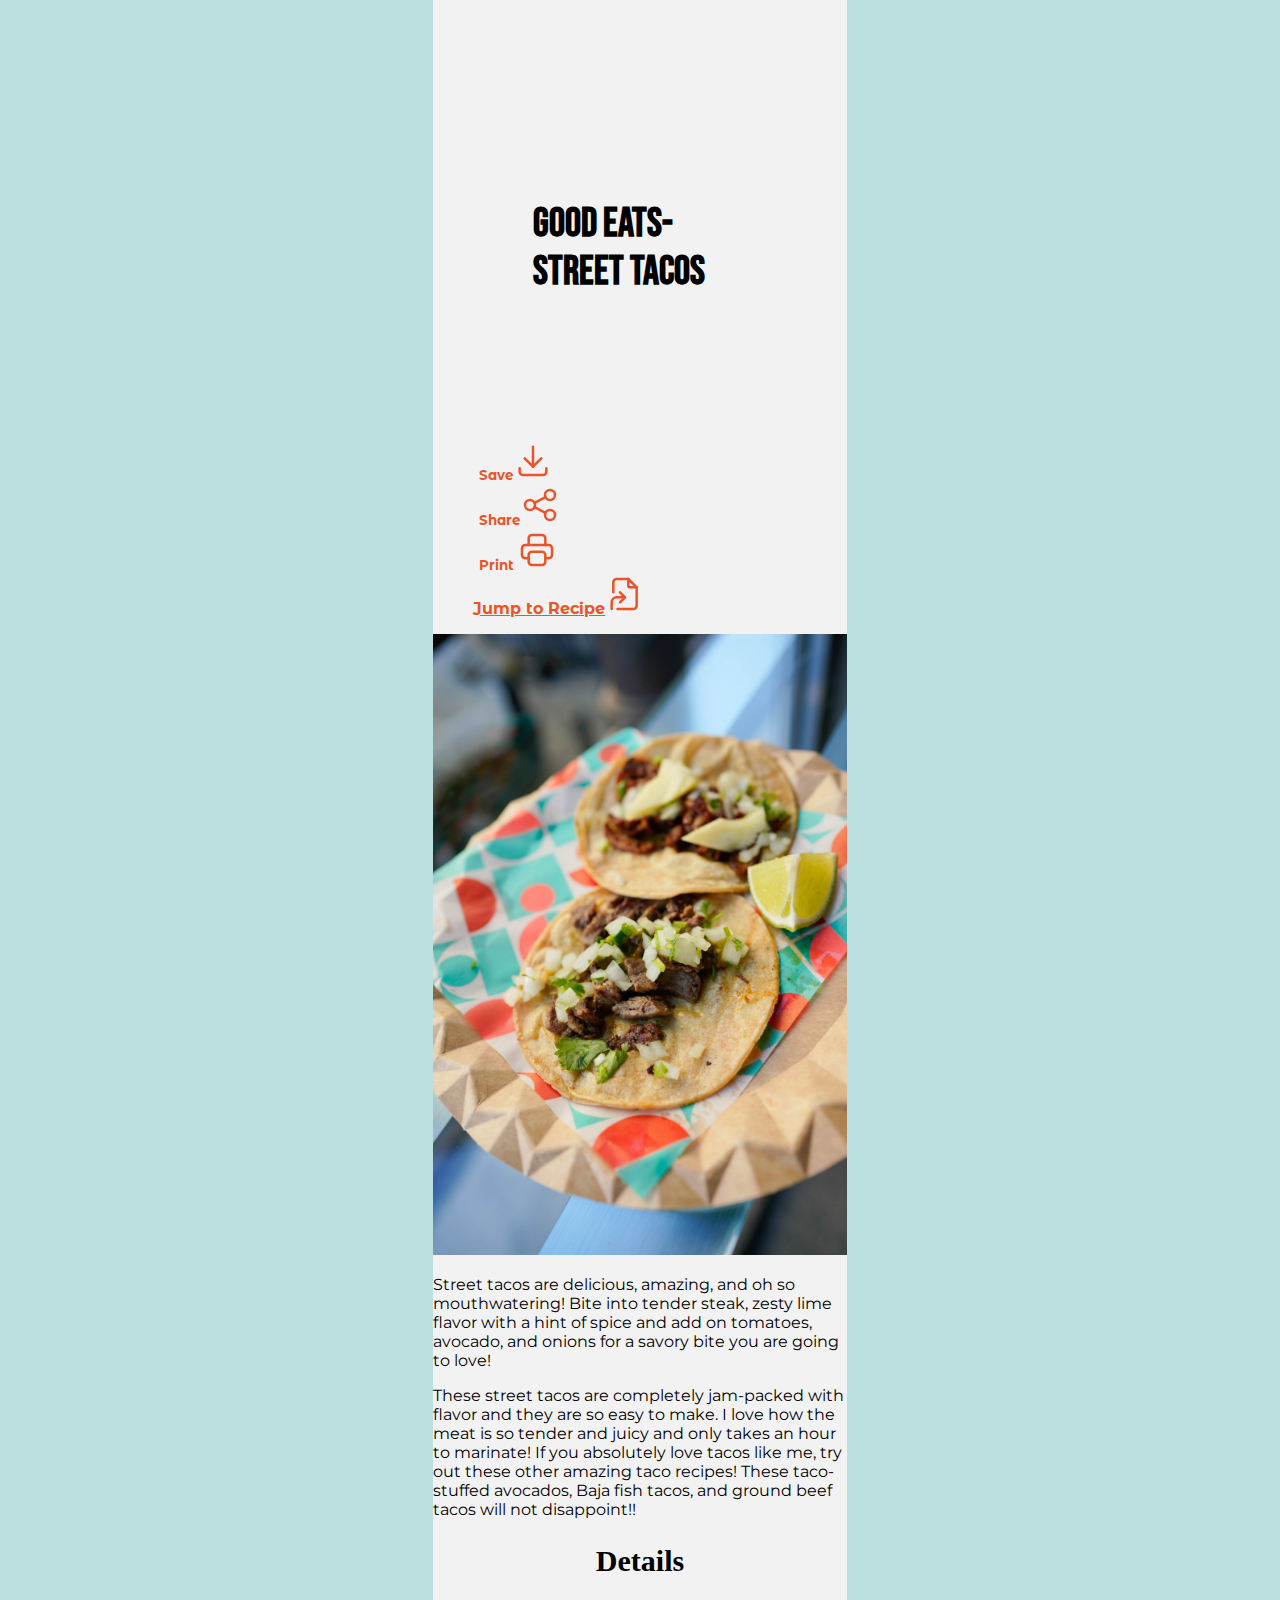
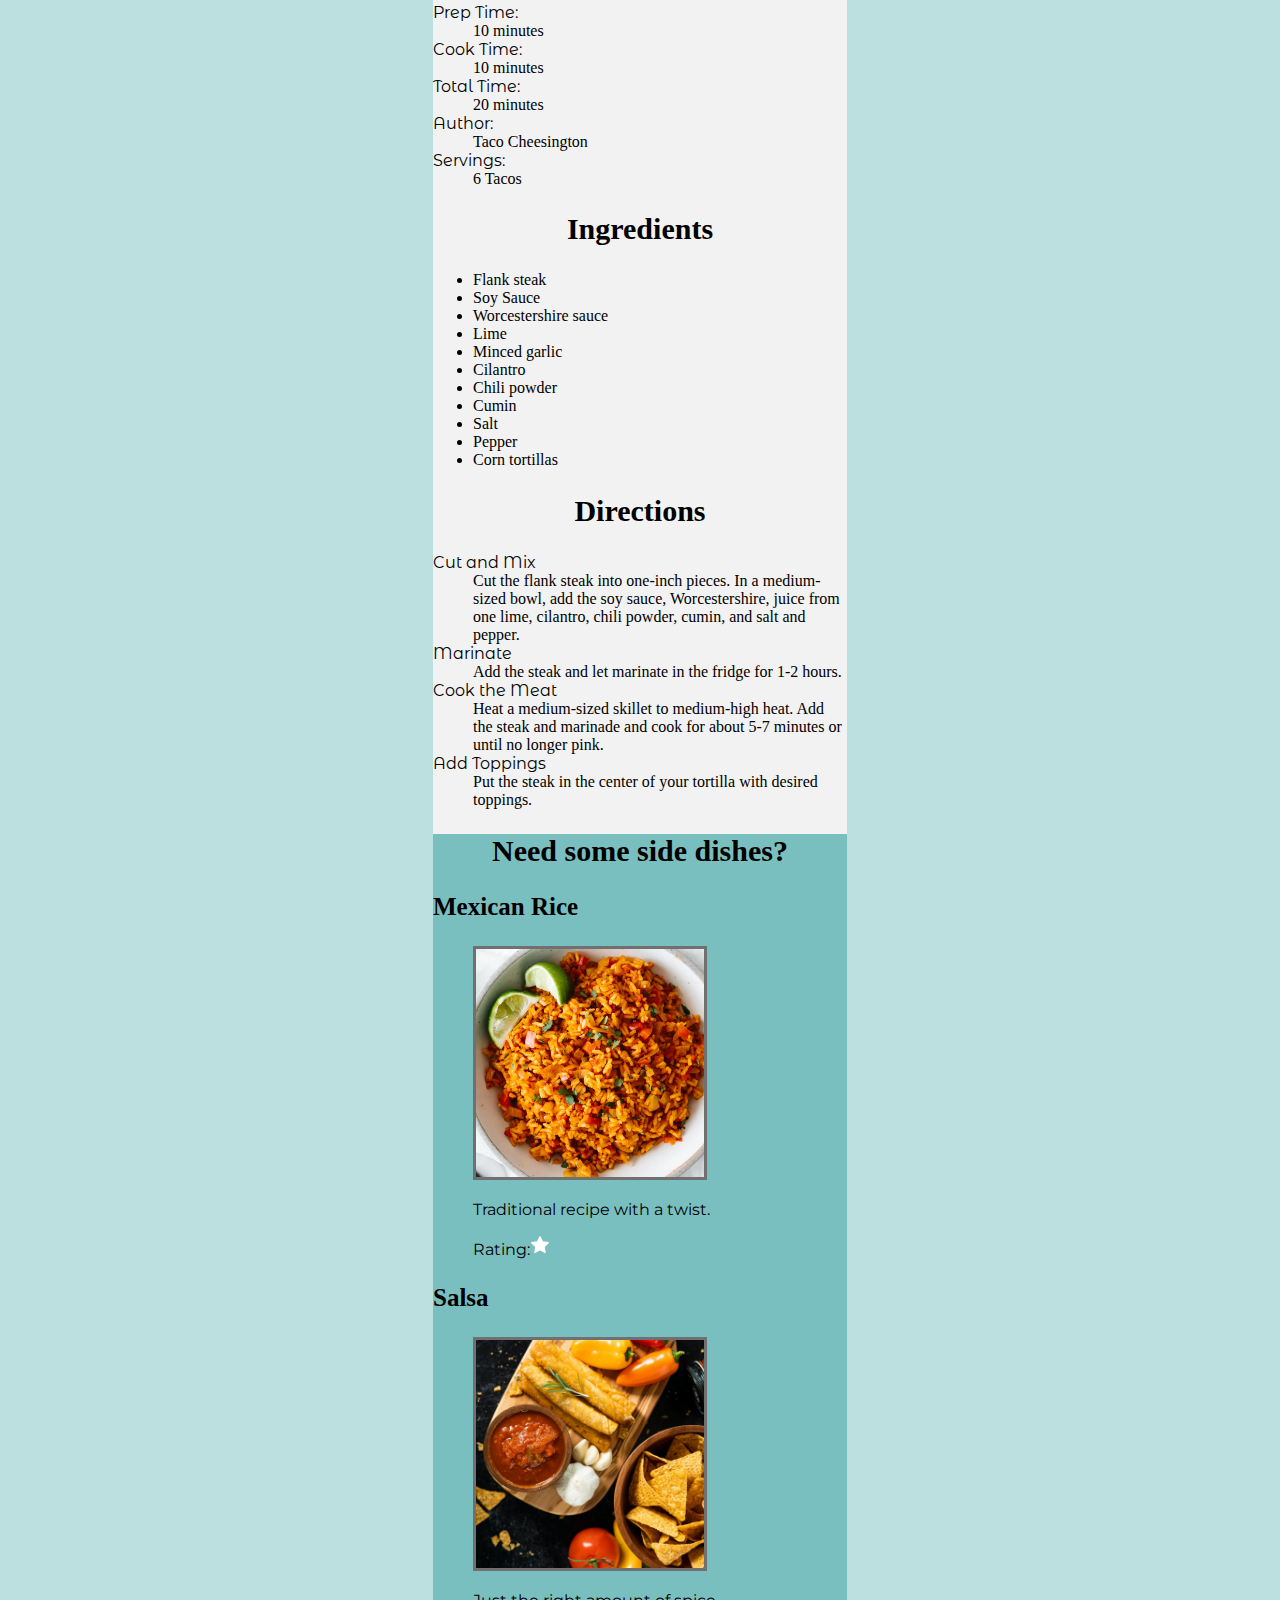
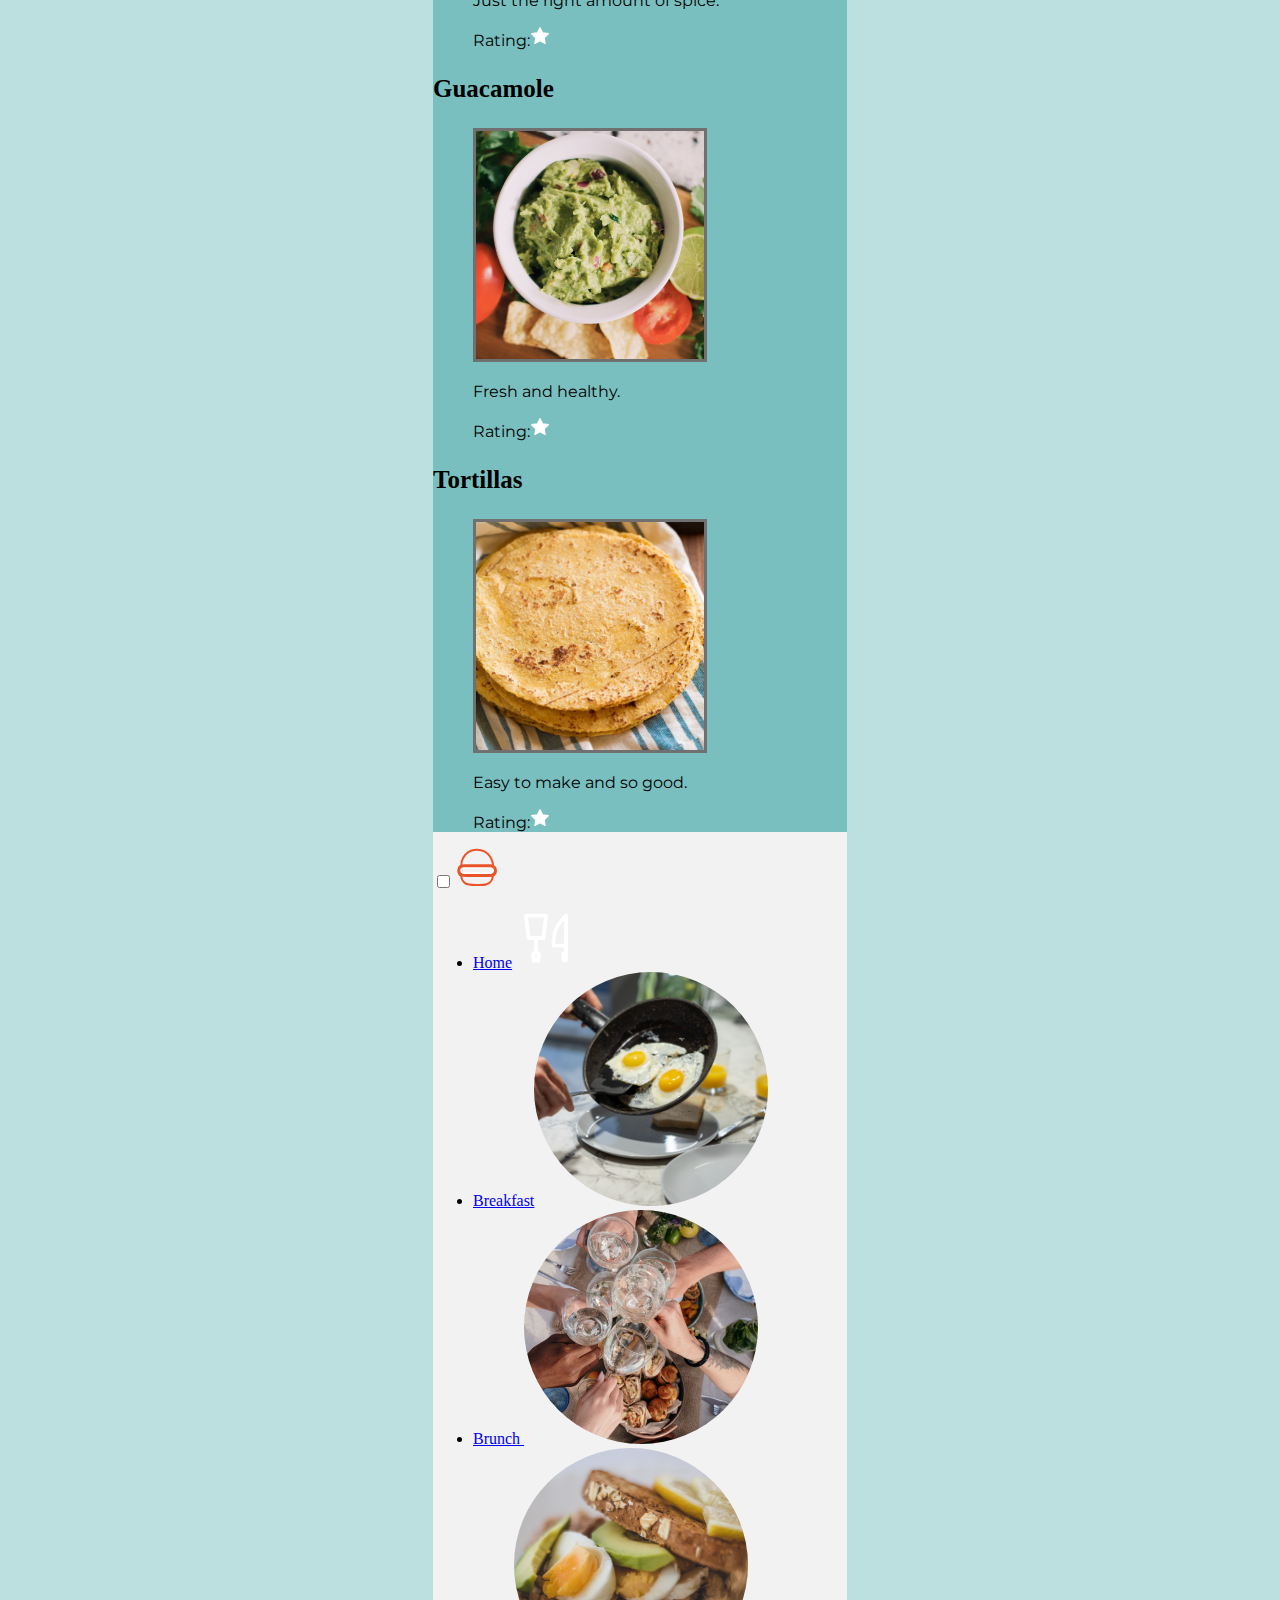
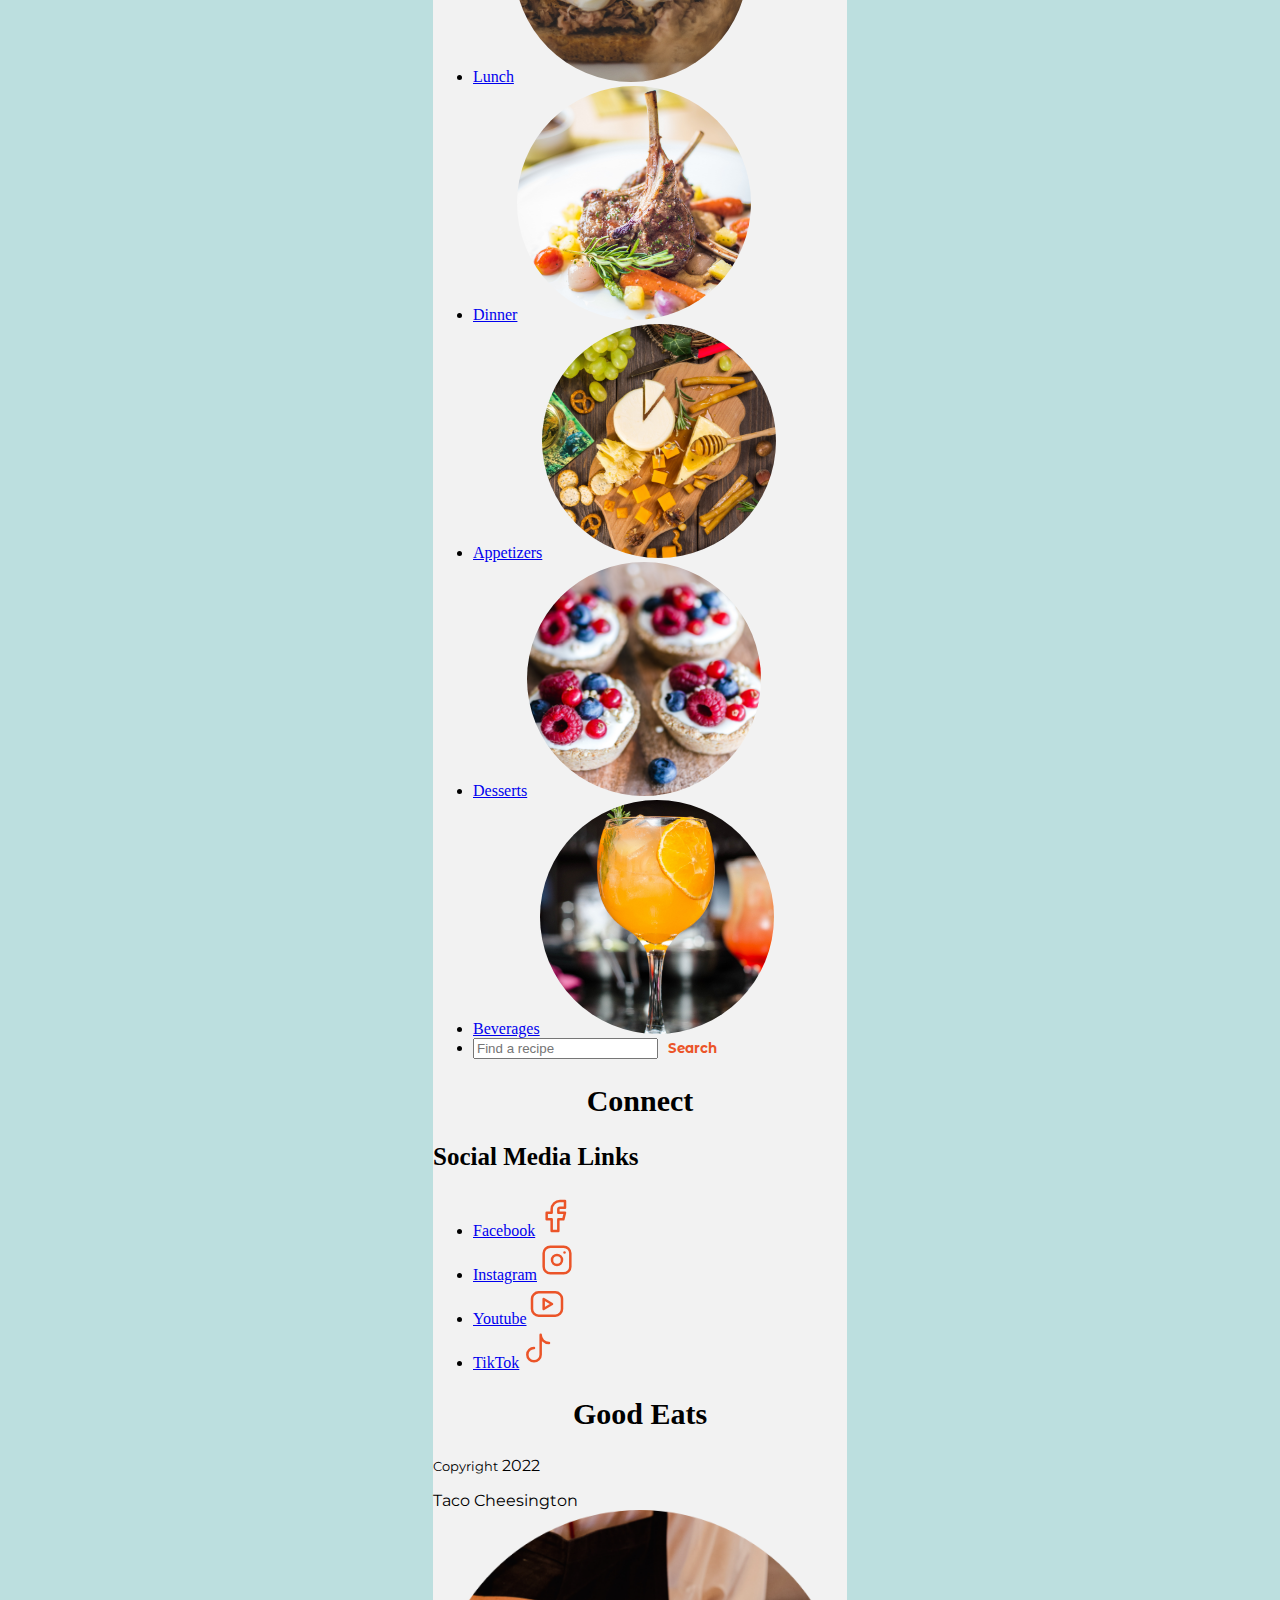
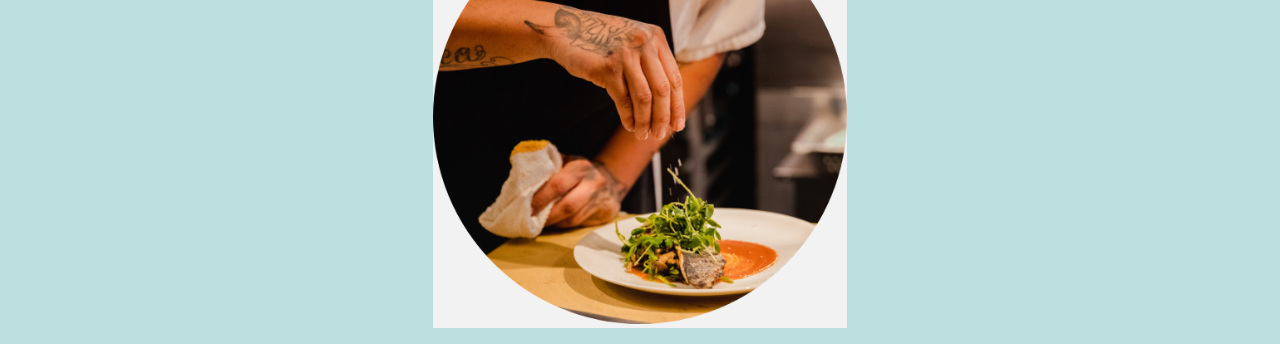
==== index.html @ 42189399 "Update index.html" ====
<!DOCTYPE html>
<html lang="en">
<head>
    <meta charset="UTF-8">
    <meta name="viewport" content="width=device-width, initial-scale=1.0">
    <link rel="stylesheet" type="text/css" href="style.css">
    <title>Recipe</title>
</head>
<body>
    <header>
        <h1>Good Eats- Street Tacos</h1>
        <nav>
        <ul>
            <li><button type="button" onclick="saveFunction()">Save<svg xmlns="http://www.w3.org/2000/svg" class="icon icon-tabler icon-tabler-download" width="40" height="40" viewBox="0 0 24 24" stroke-width="1.5" stroke="#EB5428" fill="none" stroke-linecap="round" stroke-linejoin="round">
                <path stroke="none" d="M0 0h24v24H0z" fill="none"/>
                <path d="M4 17v2a2 2 0 0 0 2 2h12a2 2 0 0 0 2 -2v-2" />
                <polyline points="7 11 12 16 17 11" />
                <line x1="12" y1="4" x2="12" y2="16" />
              </svg></button></li>

            <li><button id="shareButton">Share<svg xmlns="http://www.w3.org/2000/svg" class="icon icon-tabler icon-tabler-share" width="40" height="40" viewBox="0 0 24 24" stroke-width="1.5" stroke="#EB5428" fill="none" stroke-linecap="round" stroke-linejoin="round">
                <path stroke="none" d="M0 0h24v24H0z" fill="none"/>
                <circle cx="6" cy="12" r="3" />
                <circle cx="18" cy="6" r="3" />
                <circle cx="18" cy="18" r="3" />
                <line x1="8.7" y1="10.7" x2="15.3" y2="7.3" />
                <line x1="8.7" y1="13.3" x2="15.3" y2="16.7" /></svg></button></li>

            <li><button onclick="window.print()">Print <svg xmlns="http://www.w3.org/2000/svg" class="icon icon-tabler icon-tabler-printer" width="40" height="40" viewBox="0 0 24 24" stroke-width="1.5" stroke="#EB5428" fill="none" stroke-linecap="round" stroke-linejoin="round">
                <path stroke="none" d="M0 0h24v24H0z" fill="none"/>
                <path d="M17 17h2a2 2 0 0 0 2 -2v-4a2 2 0 0 0 -2 -2h-14a2 2 0 0 0 -2 2v4a2 2 0 0 0 2 2h2" />
                <path d="M17 9v-4a2 2 0 0 0 -2 -2h-6a2 2 0 0 0 -2 2v4" />
                <rect x="7" y="13" width="10" height="8" rx="2" />
              </svg></button></li>

            <li><a href ="#recipe">Jump to Recipe<svg xmlns="http://www.w3.org/2000/svg" class="icon icon-tabler icon-tabler-file-symlink" width="40" height="40" viewBox="0 0 24 24" stroke-width="1.5" stroke="#EB5428" fill="none" stroke-linecap="round" stroke-linejoin="round">
                <path stroke="none" d="M0 0h24v24H0z" fill="none"/>
                <path d="M4 21v-4a3 3 0 0 1 3 -3h5" />
                <path d="M9 17l3 -3l-3 -3" />
                <path d="M14 3v4a1 1 0 0 0 1 1h4" />
                <path d="M5 11v-6a2 2 0 0 1 2 -2h7l5 5v11a2 2 0 0 1 -2 2h-9.5" />
              </svg></a></li>

        </ul>
    </nav>

    </header>
    <main>
        <img src="images\street-tacos.png" alt="street tacos">
<p>Street tacos are delicious, amazing, and oh so mouthwatering! Bite into tender steak, zesty lime flavor with a hint of spice and add on tomatoes, avocado, and onions for a savory bite you are going to love!
</p>
<p>These street tacos are completely jam-packed with flavor and they are so easy to make. I love how the meat is so tender and juicy and only takes an hour to marinate! If you absolutely love tacos like me, try out these other amazing taco recipes! These taco-stuffed avocados, Baja fish tacos, and ground beef tacos will not disappoint!!
</p>

<section id="recipe">
<h2>Details</h2>
<dl>
    <dt>Prep Time:</dt>
    <dd>10 minutes</dd>
    
    <dt>Cook Time:</dt>
    <dd>10 minutes</dd>
    
    <dt>Total Time:</dt>
    <dd>20 minutes</dd>
    
    <dt>Author:</dt>
    <dd>Taco Cheesington</dd>
    
    <dt>Servings:</dt>
    <dd>6 Tacos</dd>
</dl>

</section>

<section id="ingredients">
    <h2>Ingredients</h2>
    <ul>
        <li>Flank steak
        </li>
        <li>Soy Sauce
        </li>
        <li>Worcestershire sauce
        </li>
        <li>Lime
        </li>
        <li>Minced garlic
        </li>
        <li>Cilantro
        </li>
        <li>Chili powder
        </li>
        <li>Cumin</li>
        <li>Salt</li>
        <li>Pepper </li>
        <li>Corn tortillas</li>
    </ul>
</section>

<section id="directions">
    <h2>Directions</h2>
    <dl>
        <dt>Cut and Mix</dt>
        <dd>Cut the flank steak into one-inch pieces. In a medium-sized bowl, add the soy sauce, Worcestershire, juice from one lime, cilantro, chili powder, cumin, and salt and pepper.</dd>
        
        <dt>Marinate</dt>
        <dd>Add the steak and let marinate in the fridge for 1-2 hours.</dd>
        
        <dt>Cook the Meat</dt>
        <dd>Heat a medium-sized skillet to medium-high heat. Add the steak and marinade and cook for about 5-7 minutes or until no longer pink.</dd>
        
        <dt>Add Toppings</dt>
        <dd>Put the steak in the center of your tortilla with desired toppings.</dd>
    </dl>

</section>
<section id="dishes">
    <h2>Need some side dishes?</h2>

    <section id="Mexican Rice">
        <h3>Mexican Rice</h3>
        <figure>
        <img src="images\mexican-rice.png" alt="rice">
        <figcaption>
            <p>Traditional recipe with a twist.</p>
               <p>Rating:<svg xmlns="http://www.w3.org/2000/svg" class="icon icon-tabler icon-tabler-star" width="20" height="20" viewBox="0 0 24 24" stroke-width="1.5" stroke="#ffffff" fill="#ffffff" stroke-linecap="round" stroke-linejoin="round">
                <path stroke="none" d="M0 0h24v24H0z" fill="none"/>
                <path d="M12 17.75l-6.172 3.245l1.179 -6.873l-5 -4.867l6.9 -1l3.086 -6.253l3.086 6.253l6.9 1l-5 4.867l1.179 6.873z" />
              </svg></p>
        </figcaption>
    </figure>


    </section>

    <section id="Salsa">
        <h3>Salsa</h3>
        <figure>
        <img src="images\salsa.png" alt="salsa">
        <figcaption>
            <p>Just the right amount of spice.
            </p>
            <p>Rating:<svg xmlns="http://www.w3.org/2000/svg" class="icon icon-tabler icon-tabler-star" width="20" height="20" viewBox="0 0 24 24" stroke-width="1.5" stroke="#ffffff" fill="#ffffff" stroke-linecap="round" stroke-linejoin="round">
                <path stroke="none" d="M0 0h24v24H0z" fill="none"/>
                <path d="M12 17.75l-6.172 3.245l1.179 -6.873l-5 -4.867l6.9 -1l3.086 -6.253l3.086 6.253l6.9 1l-5 4.867l1.179 6.873z" />
              </svg>
            </p>
        </figcaption>
    </figure>
    </section>

    <section id="Guacamole
    ">
            <h3>Guacamole</h3>
            <figure>
            <img src="images\guacamole.png" alt="guacamole">
            <figcaption>
                <p>Fresh and healthy.</p>
                <p>Rating:<svg xmlns="http://www.w3.org/2000/svg" class="icon icon-tabler icon-tabler-star" width="20" height="20" viewBox="0 0 24 24" stroke-width="1.5" stroke="#ffffff" fill="#ffffff" stroke-linecap="round" stroke-linejoin="round">
                    <path stroke="none" d="M0 0h24v24H0z" fill="none"/>
                    <path d="M12 17.75l-6.172 3.245l1.179 -6.873l-5 -4.867l6.9 -1l3.086 -6.253l3.086 6.253l6.9 1l-5 4.867l1.179 6.873z" />
                  </svg></p>
            </figcaption>
        </figure>

</section>

<section id="Tortillas
">
        <h3>Tortillas</h3>
        <figure>
        <img src="images\tortillas.png" alt="tortillas">
        <figcaption>
            <p>Easy to make and so good. </p>
            <p>Rating:<svg xmlns="http://www.w3.org/2000/svg" class="icon icon-tabler icon-tabler-star" width="20" height="20" viewBox="0 0 24 24" stroke-width="1.5" stroke="#ffffff" fill="#ffffff" stroke-linecap="round" stroke-linejoin="round">
                <path stroke="none" d="M0 0h24v24H0z" fill="none"/>
                <path d="M12 17.75l-6.172 3.245l1.179 -6.873l-5 -4.867l6.9 -1l3.086 -6.253l3.086 6.253l6.9 1l-5 4.867l1.179 6.873z" />
              </svg></p>
        </figcaption>
    </figure>
</section>

</section>

<section id="mainnav">
    <input type="checkbox" id="dropdown" />
        <label for="dropdown"><span></span></label>
    <svg xmlns="http://www.w3.org/2000/svg" width="40" height="40" style="enable-background:new 0 0 40 40" xml:space="preserve">
        <path d="M36 17.6c.1 1.8.1 3.6.1 5.4.1 2.7 0 5.5-.9 8-.5 1.4-1.3 2.6-2.4 3.6-3.3 2.7-6 2.4-12.6 2.4-4.6 0-9.2.2-12.2-1.9-2.5-1.8-3.6-4.2-3.8-7.1-.2-3.6.1-7.2.1-10.8 0-2.6.6-5.1 1.9-7.4 2.5-4.5 7.3-7.5 12.4-8 .4-.1.9-.1 1.4-.1 5.2 0 10.1 2.6 13 6.8 1 1.5 1.8 3.1 2.3 4.9.4 1.3.6 2.7.7 4.2z" style="fill:none;stroke:#eb5428;stroke-width:2;stroke-miterlimit:10"/>
        <path d="M36.1 22.6c0 .5-.1 1-.5 1.4-.5.7-1.4 1.2-2.6 1.3-2.8.2-5.8.1-8.6.1h-12c-1.3 0-2.6 0-3.8-.1-1.1 0-2.4 0-3.3-.6-.8-.6-1.2-1.4-1.2-2.2 0-.9.3-1.8 1.5-2.3.9-.4 2-.5 3.1-.5 1.4 0 2.8-.1 4.3-.1h14.5c1.2 0 2.3 0 3.5.1 1.7.1 3.3-.1 4.4 1 .3.6.7 1.3.7 1.9z" style="fill:none;stroke:#fff;stroke-width:2.0832;stroke-miterlimit:10"/>
        <path d="M38.5 22.6c0 .9-.2 1.7-.5 2.5-.6 1.3-1.7 2.1-3 2.2-3.3.3-6.7.2-9.9.2H11.2c-1.5 0-3-.1-4.4-.1-1.3-.1-2.8 0-3.8-1-.9-1-1.3-2.5-1.3-3.8 0-1.6.3-3.1 1.7-4 1-.7 2.3-.8 3.5-.8 1.6-.1 3.3-.1 4.9-.1H28.5c1.3 0 2.7 0 4 .1 2 .1 3.8-.1 5.1 1.7.5.9.9 2 .9 3.1z" style="fill:none;stroke:#eb5428;stroke-width:2.9408;stroke-miterlimit:10"/>
      </svg>
    
<nav>
    <ul>
        <li><a href="home">Home</a> <svg xmlns="http://www.w3.org/2000/svg" class="icon icon-tabler icon-tabler-tools-kitchen" width="60" height="60" viewBox="0 0 24 24" stroke-width="1.5" stroke="#ffffff" fill="none" stroke-linecap="round" stroke-linejoin="round">
            <path stroke="none" d="M0 0h24v24H0z" fill="none"/>
            <path d="M4 3h8l-1 9h-6z" />
            <path d="M7 18h2v3h-2z" />
            <path d="M20 3v12h-5c-.023 -3.681 .184 -7.406 5 -12z" />
            <path d="M20 15v6h-1v-3" />
            <line x1="8" y1="12" x2="8" y2="18" />
          </svg></li>

        <li><a href="breakfast">Breakfast<img src="images\breakfast.png" alt="breakfast">  </a>  </li>

        <li><a href="Brunch">Brunch <img src="images\brunch.png" alt="brunch"></a></li>

        <li><a href="Lunch">Lunch<img src="images\lunch.png" alt="lunch"></a></li>

        <li><a href="dinner">Dinner<img src="images\dinner.png" alt="dinner"></a></li>

        <li><a href ="Appetizers">Appetizers<img src="images\appetizers.png" alt="appetizers"></a></li>

        <li><a href ="Desserts">Desserts<img src="images\desserts.png" alt="desserts"></a> </li>

        <li><a href ="Beverages">Beverages<img src="images\beverages.png" alt="beverages"> </a></li>

        <li><form action="search" method="get">
            <input type="text" name="query" placeholder="Find a recipe">
            <button type="submit">Search</button>
        </form></li>

    </ul>
</nav>

</section>

<section id="connect">
    <h2>Connect</h2>

    <h3>Social Media Links</h3>
    <ul>
        <li><a href="facebook">Facebook<svg xmlns="http://www.w3.org/2000/svg" class="icon icon-tabler icon-tabler-brand-facebook" width="40" height="40" viewBox="0 0 24 24" stroke-width="1.5" stroke="#EB5428" fill="none" stroke-linecap="round" stroke-linejoin="round">
            <path stroke="none" d="M0 0h24v24H0z" fill="none"/>
            <path d="M7 10v4h3v7h4v-7h3l1 -4h-4v-2a1 1 0 0 1 1 -1h3v-4h-3a5 5 0 0 0 -5 5v2h-3" />
          </svg></a></li>

        <li><a href="instagram">Instagram<svg xmlns="http://www.w3.org/2000/svg" class="icon icon-tabler icon-tabler-brand-instagram" width="40" height="40" viewBox="0 0 24 24" stroke-width="1.5" stroke="#EB5428" fill="none" stroke-linecap="round" stroke-linejoin="round">
            <path stroke="none" d="M0 0h24v24H0z" fill="none"/>
            <rect x="4" y="4" width="16" height="16" rx="4" />
            <circle cx="12" cy="12" r="3" />
            <line x1="16.5" y1="7.5" x2="16.5" y2="7.501" />
          </svg></a></li>

        <li><a href="youtube">Youtube<svg xmlns="http://www.w3.org/2000/svg" class="icon icon-tabler icon-tabler-brand-youtube" width="40" height="40" viewBox="0 0 24 24" stroke-width="1.5" stroke="#EB5428" fill="none" stroke-linecap="round" stroke-linejoin="round">
            <path stroke="none" d="M0 0h24v24H0z" fill="none"/>
            <rect x="3" y="5" width="18" height="14" rx="4" />
            <path d="M10 9l5 3l-5 3z" />
          </svg></a></li>

        <li><a href="tiktok">TikTok<svg xmlns="http://www.w3.org/2000/svg" class="icon icon-tabler icon-tabler-brand-tiktok" width="40" height="40" viewBox="0 0 24 24" stroke-width="1.5" stroke="#EB5428" fill="none" stroke-linecap="round" stroke-linejoin="round">
            <path stroke="none" d="M0 0h24v24H0z" fill="none"/>
            <path d="M9 12a4 4 0 1 0 4 4v-12a5 5 0 0 0 5 5" />
          </svg></a></li>
    </ul>




</section>



    </main>
    <footer>
        <h2>Good Eats</h2>
        <p><small>Copyright</small> 2022</p>
        <p>Taco Cheesington<img src="images\taco-cheesington.png" alt="taccocheese"></p>
    </footer>
    
</body>
</html>
---- style.css ----
@import url('https://fonts.googleapis.com/css2?family=Anta&family=Bebas+Neue&family=Kode+Mono:wght@400..700&family=Montserrat+Alternates:wght@700&family=Montserrat:ital@0;1&display=swap');



html {

background-color: rgba(122, 191, 191, .5);

}

header {
    display: inline-block;
       
}

header nav ul {
    display: inline-block;
    list-style-type: none;
}

body {

    background-color: #f2f2f2;
    width: 414px;  
    margin: 0 auto;

}

main {
    margin: auto;
    max-width: 100%;
    height: auto;

}

img {
    max-width: 100%;
    height: auto;
}


h1 {
    font-family: "Bebas Neue", sans-serif;
    font-size: 40px;
    margin-top:100px;
    padding:100px;
}

h2 {
    text-align: center;
    font-size:30px;
}

h3 {
    font-size:25px;
}

p {
    font-family: "Montserrat", sans-serif;
    font-size: 16px;
   
}


#recipe > dl {
    box-sizing: border-box;
   
}

dt {
    font-family: "Montserrat Alternates", sans-serif;  
    
}


#dishes {
    background-color: #7abfbf;
}

button ,[href="#recipe"] {
    font-family: "Montserrat Alternates", sans-serif;  
    font-weight: bold;
    color:#eb5428;
    background-color: #f2f2f2;
    border-style: none;
    cursor: pointer;
    display:inline-block;
}
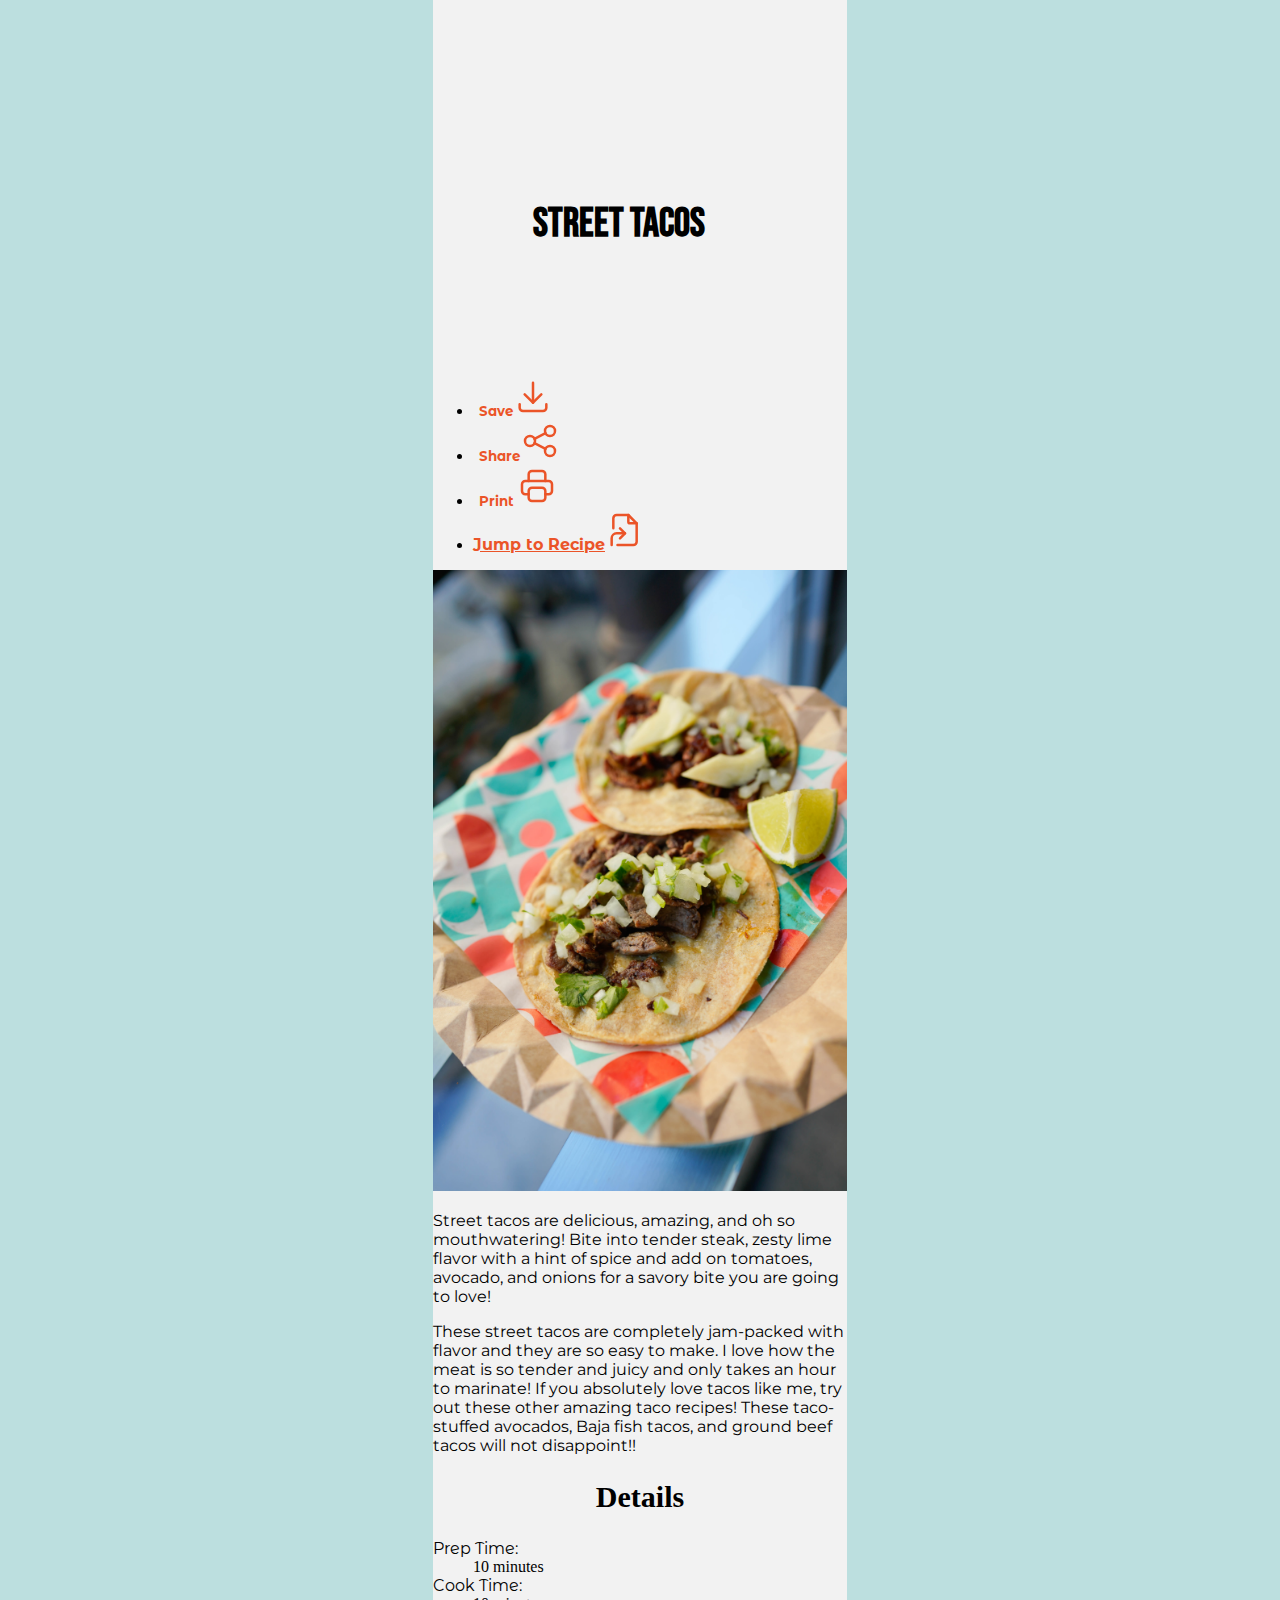
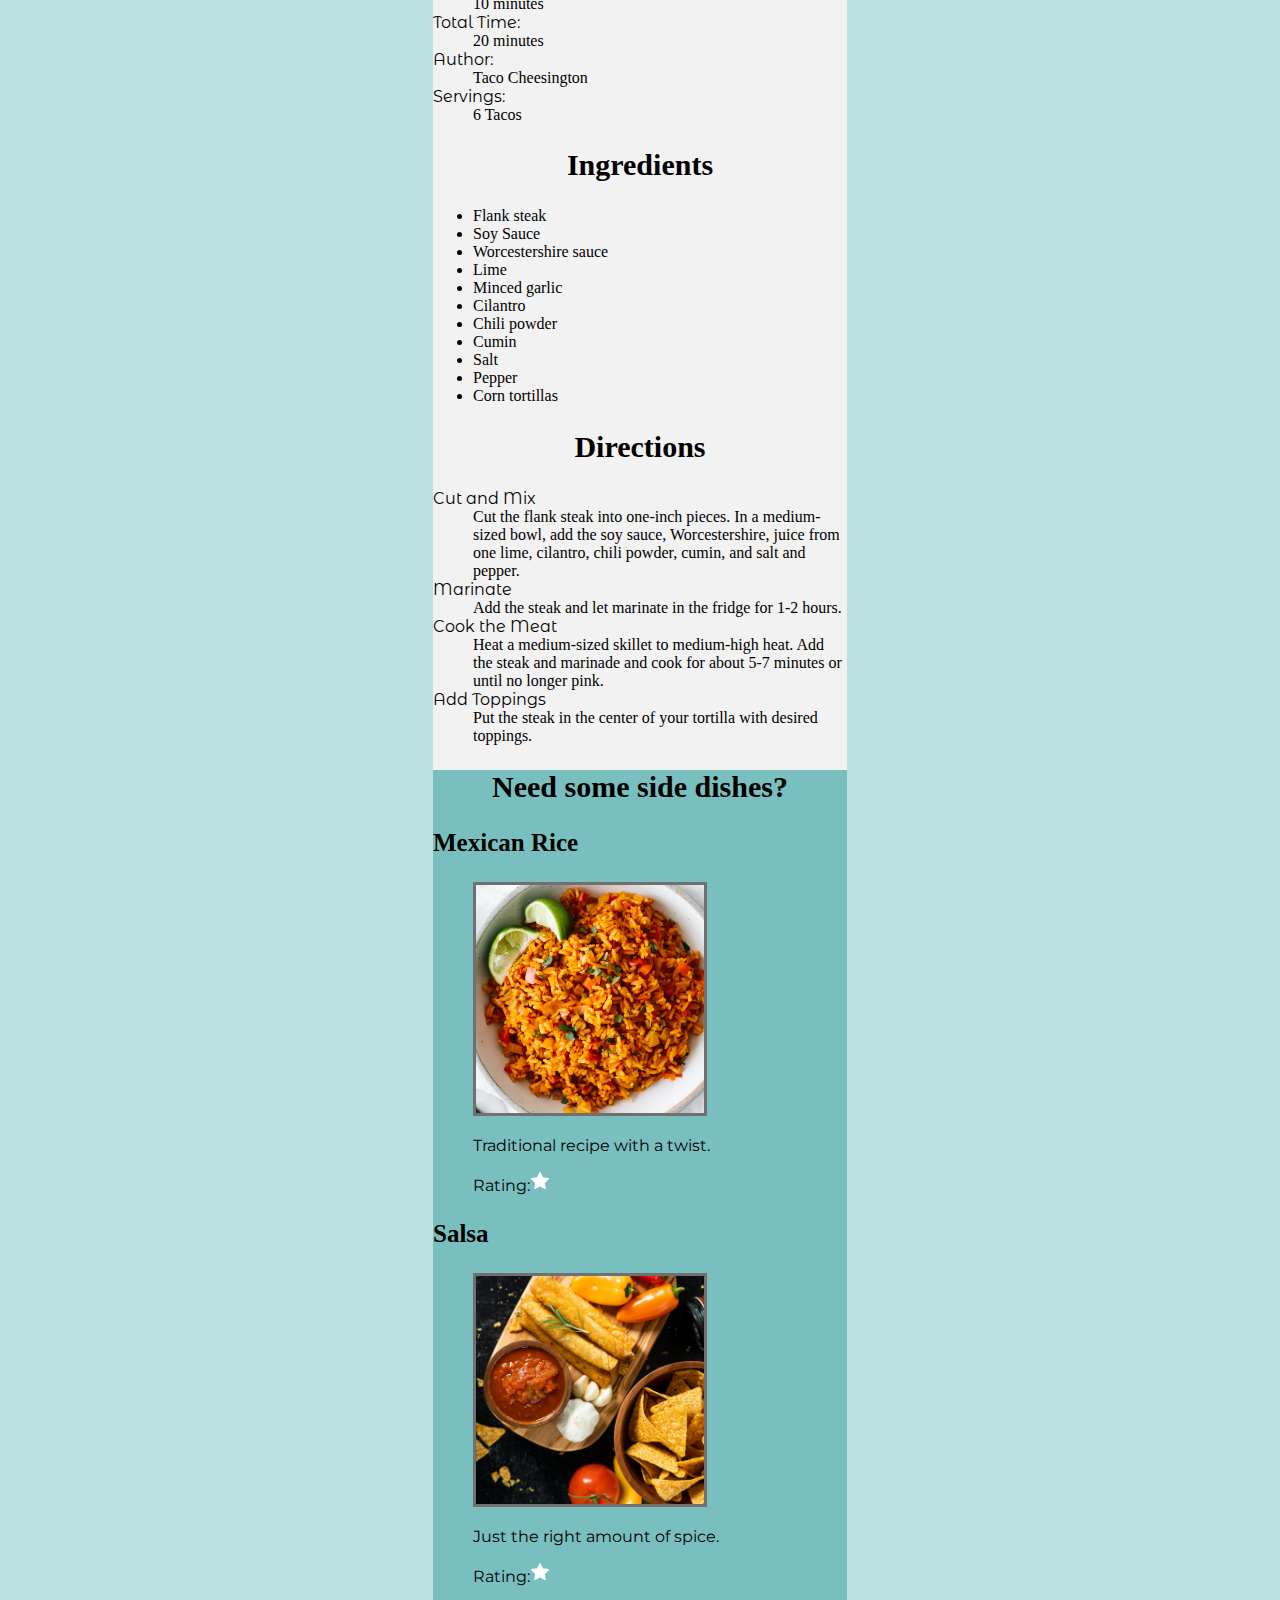
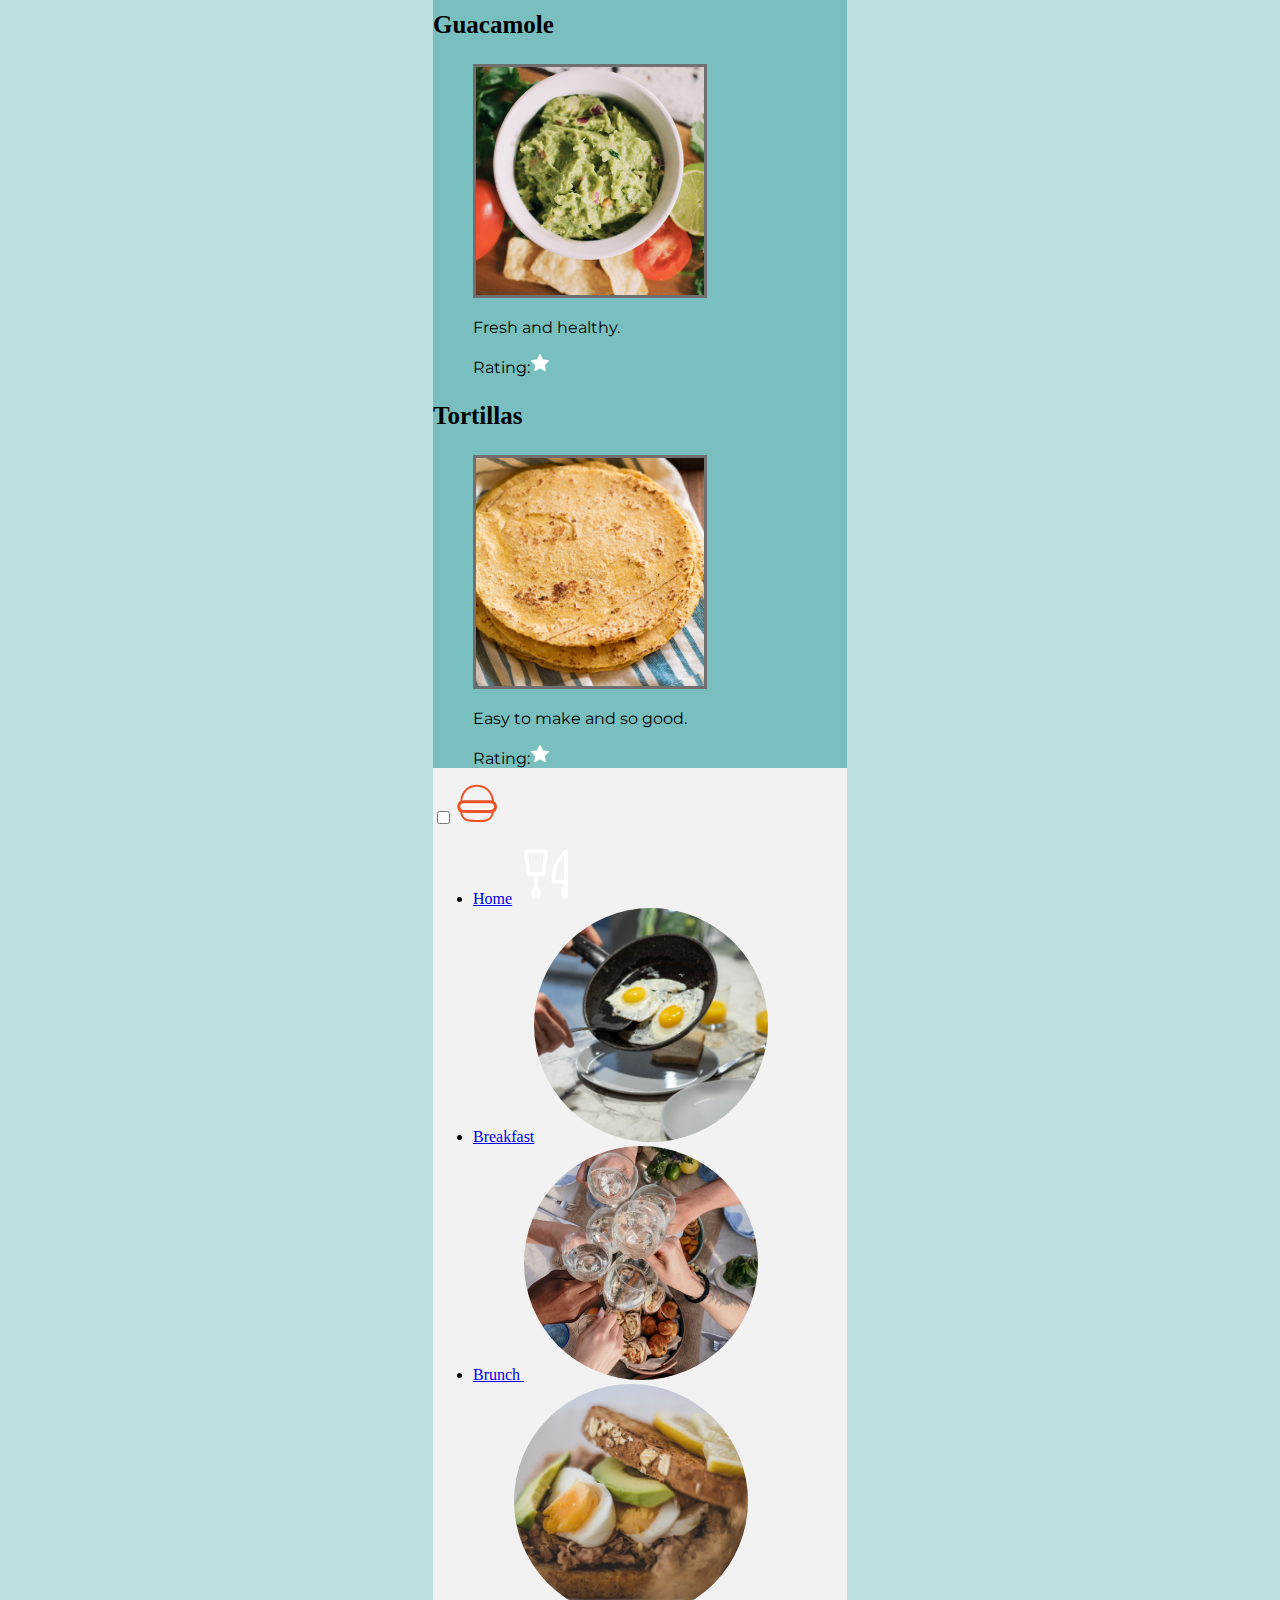
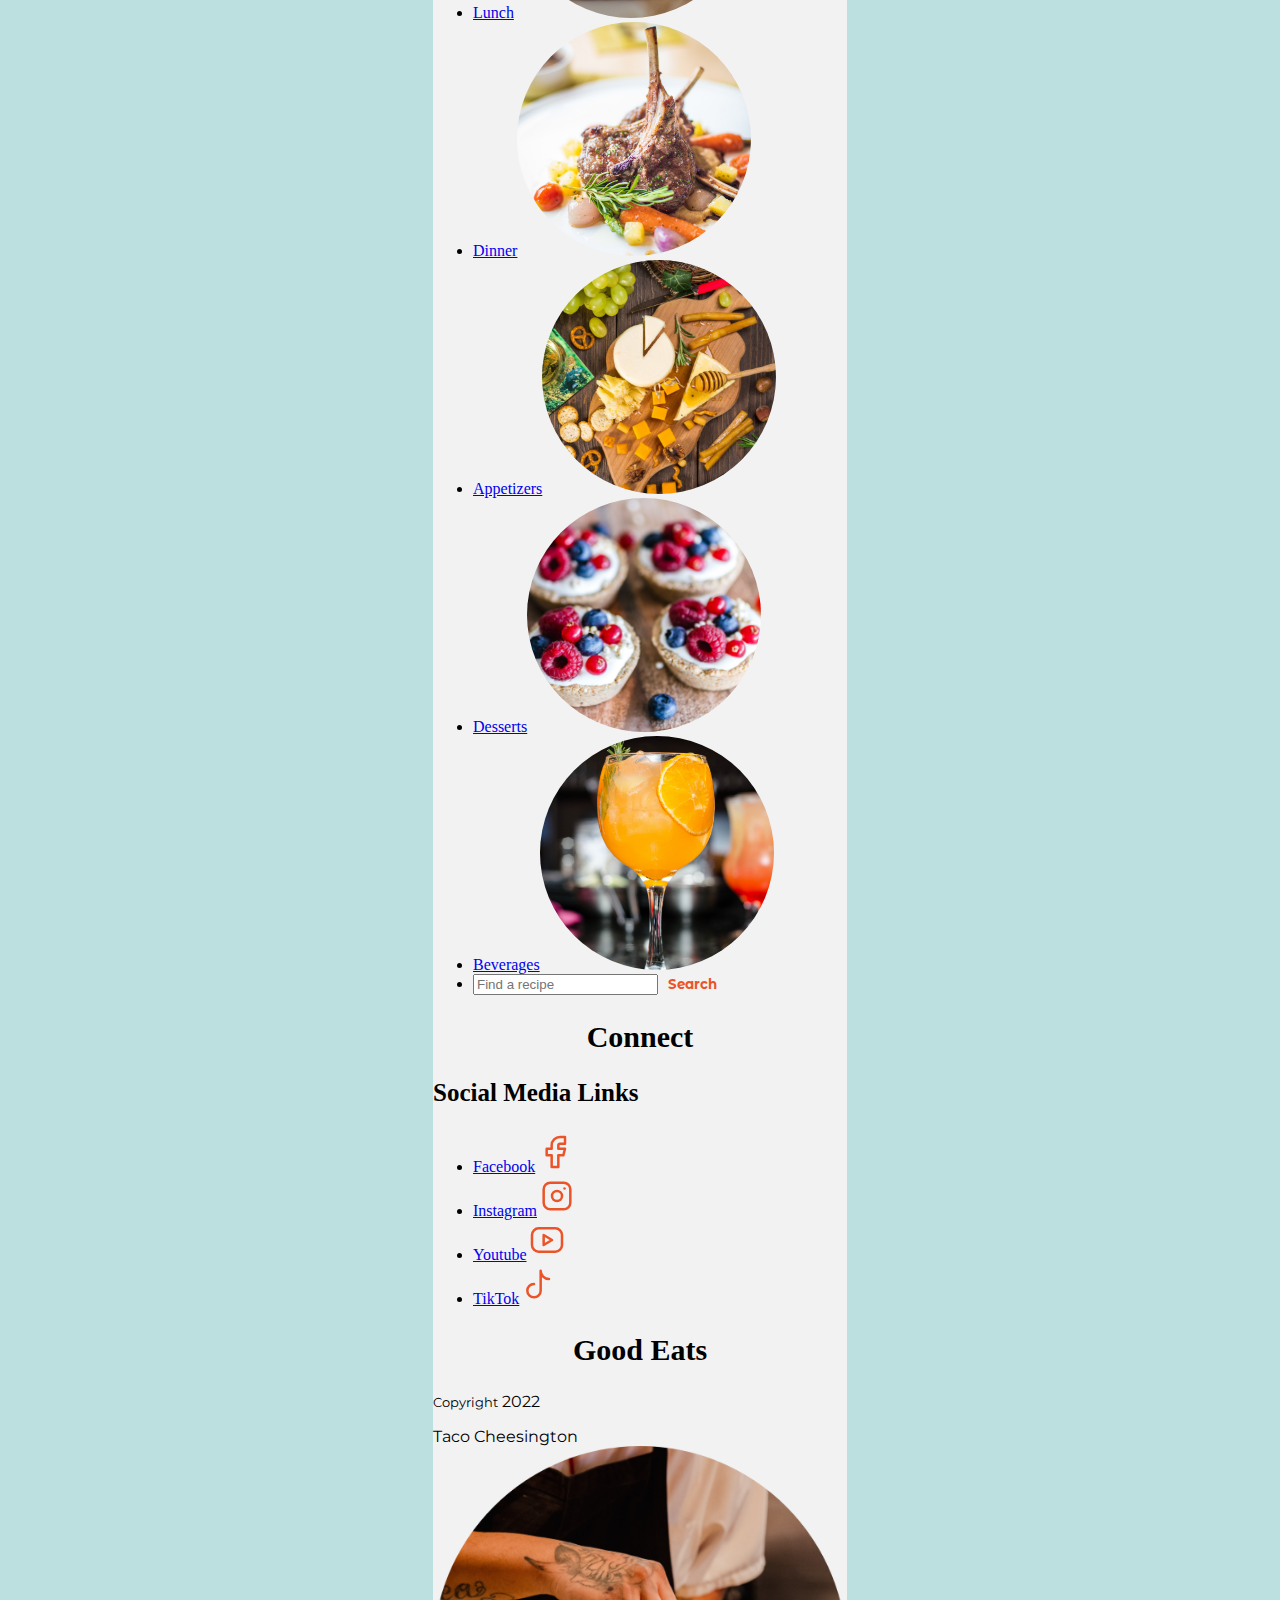
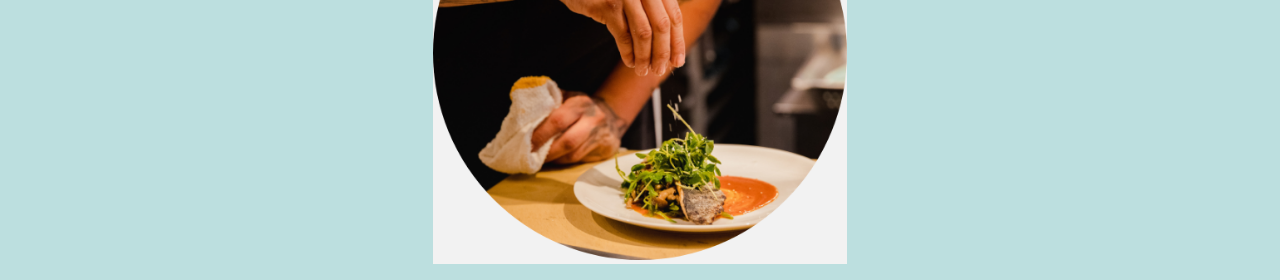
==== commit 64c434fe: "dxe" ====
--- a/index.html
+++ b/index.html
@@ -8,7 +8,8 @@
 </head>
 <body>
     <header>
-        <h1>Good Eats- Street Tacos</h1>
+        <h1>Street Tacos</h1>
+        <div class="nav1">
         <nav>
         <ul>
             <li><button type="button" onclick="saveFunction()">Save<svg xmlns="http://www.w3.org/2000/svg" class="icon icon-tabler icon-tabler-download" width="40" height="40" viewBox="0 0 24 24" stroke-width="1.5" stroke="#EB5428" fill="none" stroke-linecap="round" stroke-linejoin="round">
@@ -43,9 +44,12 @@
 
         </ul>
     </nav>
-
+</div>
     </header>
-    <main>
+
+    </header>
+    
+<main>
         <img src="images\street-tacos.png" alt="street tacos">
 <p>Street tacos are delicious, amazing, and oh so mouthwatering! Bite into tender steak, zesty lime flavor with a hint of spice and add on tomatoes, avocado, and onions for a savory bite you are going to love!
 </p>
@@ -259,15 +263,11 @@
 
 
 </section>
-
-
-
     </main>
     <footer>
         <h2>Good Eats</h2>
         <p><small>Copyright</small> 2022</p>
         <p>Taco Cheesington<img src="images\taco-cheesington.png" alt="taccocheese"></p>
     </footer>
-    
 </body>
 </html>--- a/style.css
+++ b/style.css
@@ -13,10 +13,7 @@
        
 }
 
-header nav ul {
-    display: inline-block;
-    list-style-type: none;
-}
+
 
 body {
 
@@ -24,6 +21,27 @@
     width: 414px;  
     margin: 0 auto;
 
+}
+
+#nav1 ul {
+    text-align: center;
+    margin-left: -50px;
+    align-items: center;
+    margin-top: 90px;
+
+}
+
+#nav1 {
+    width: 414px;
+    height: 125px;
+    margin-top: -40px;
+    background-color: #FFFFFF;
+    box-shadow: 0 3px 10px rgb(0 0 0 / 0.4);
+    position: fixed;
+    top: 0;
+    z-index: 1;
+    text-transform: uppercase;
+    font-size: 20px;
 }
 
 main {
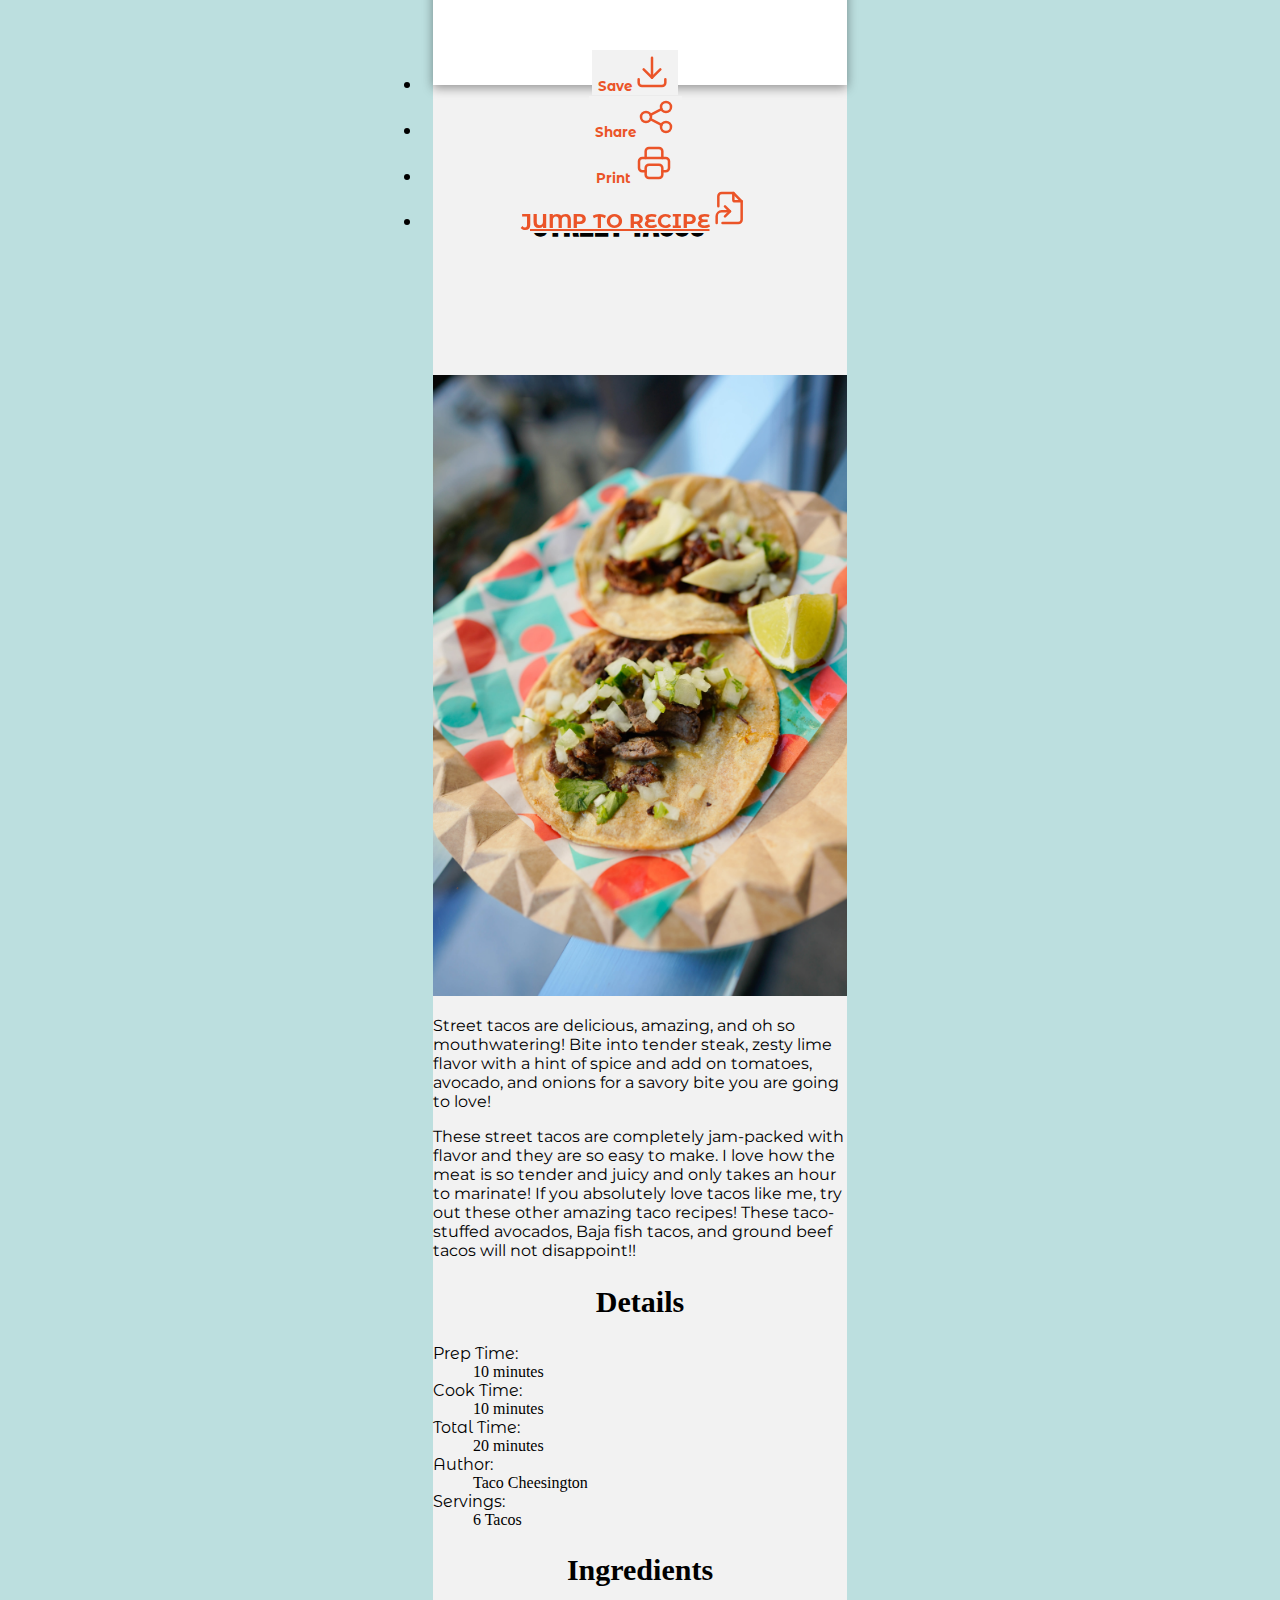
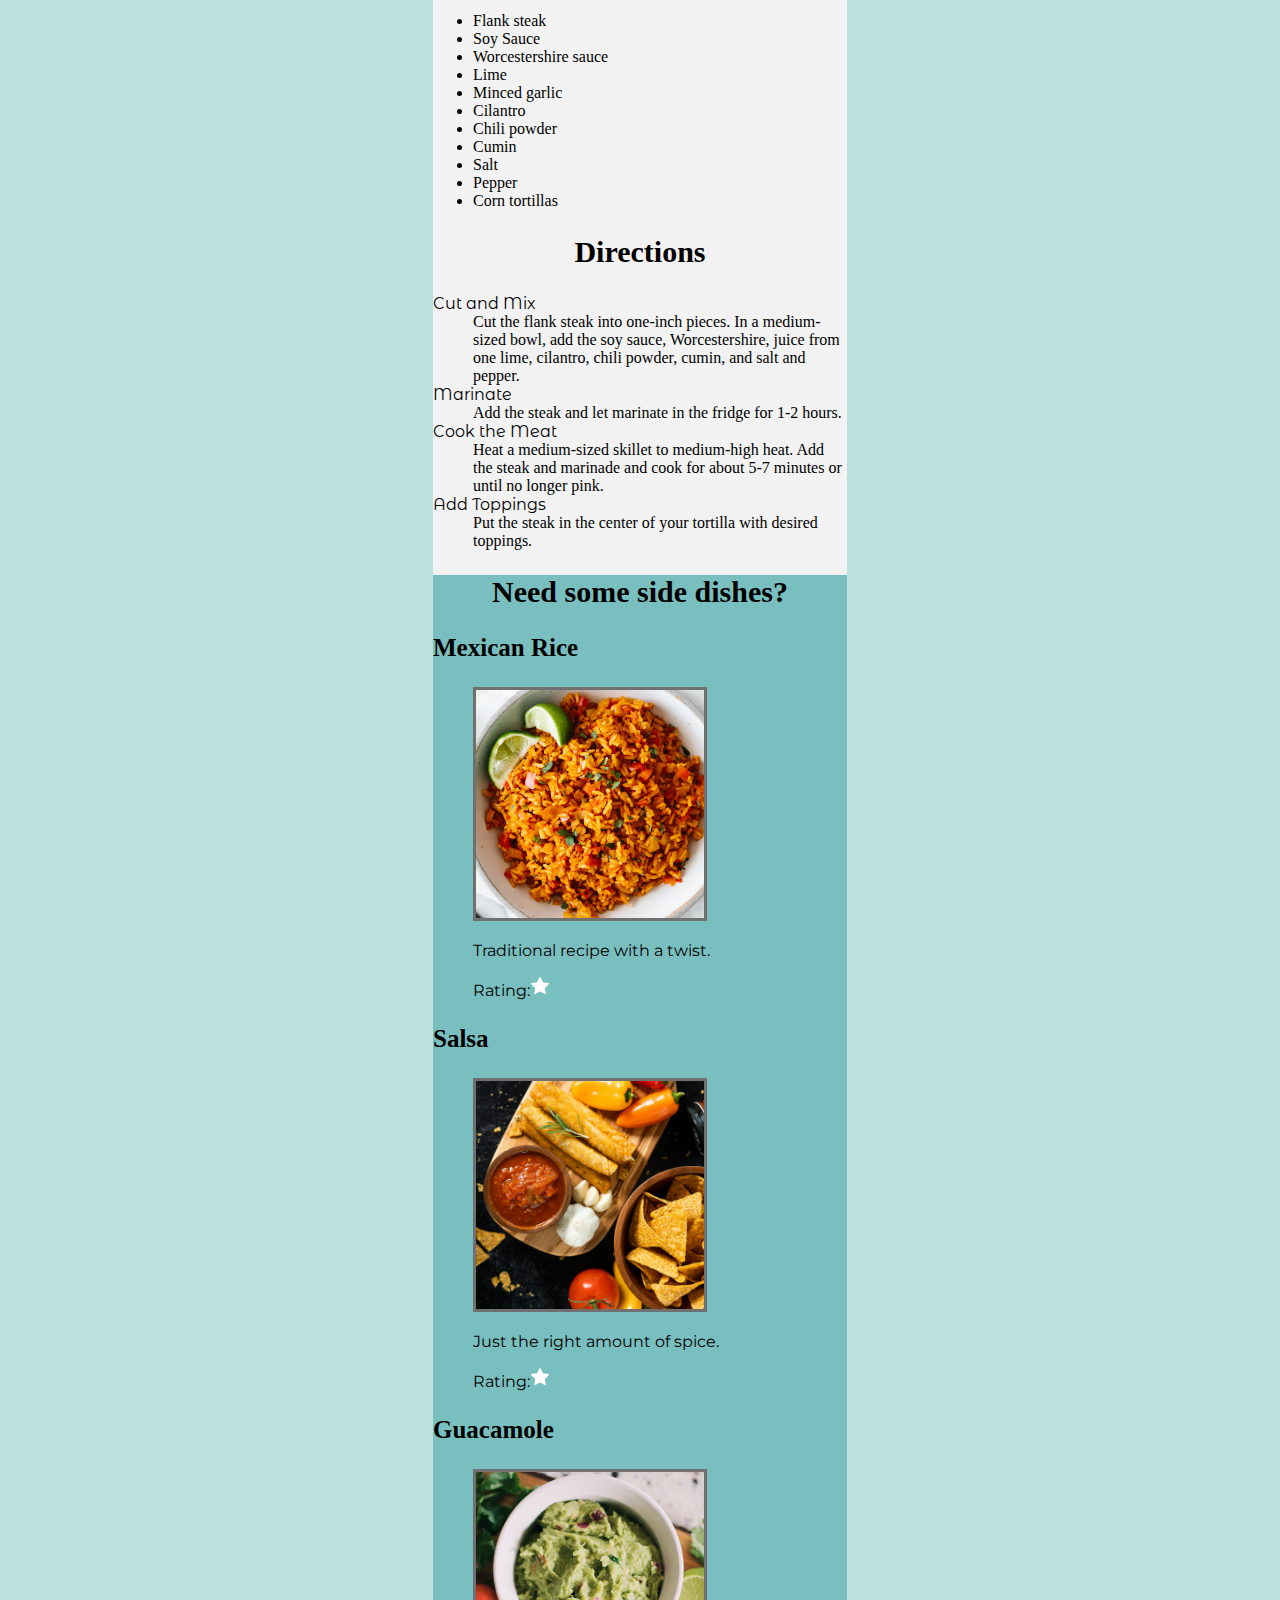
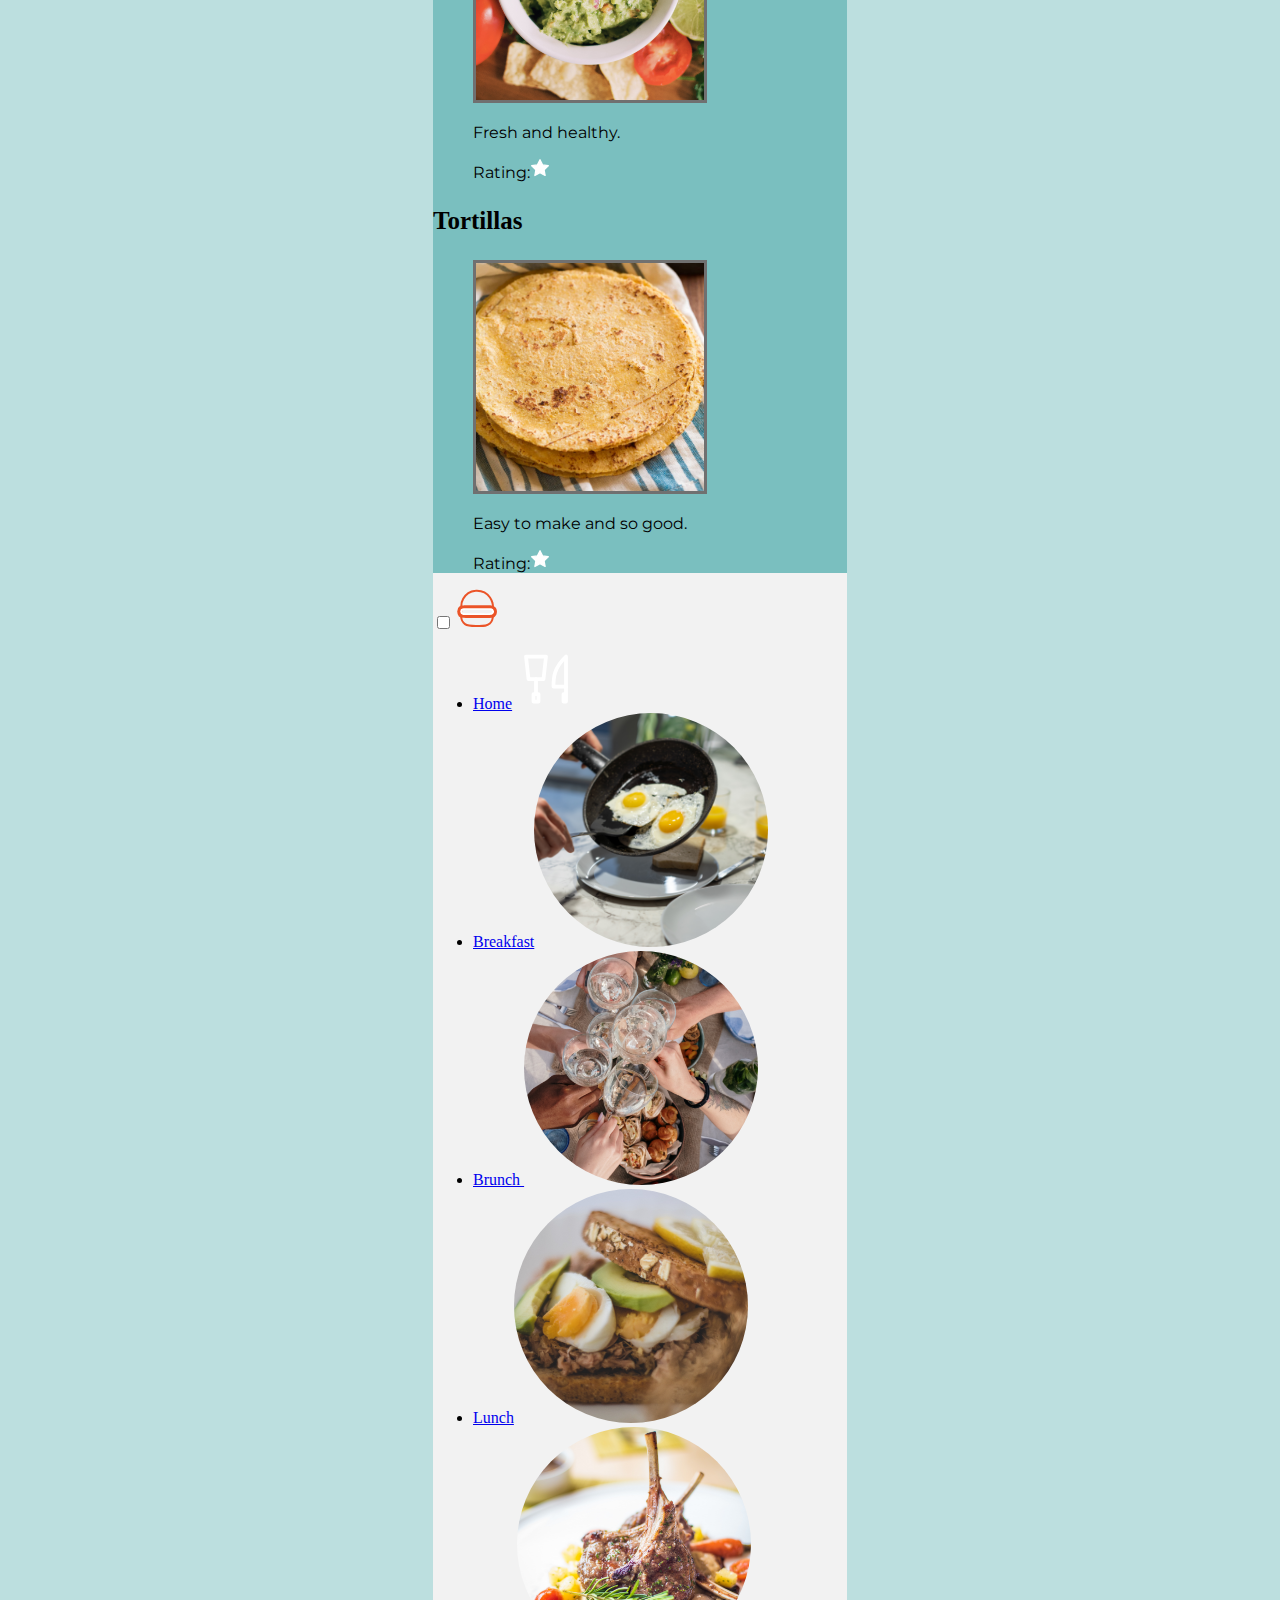
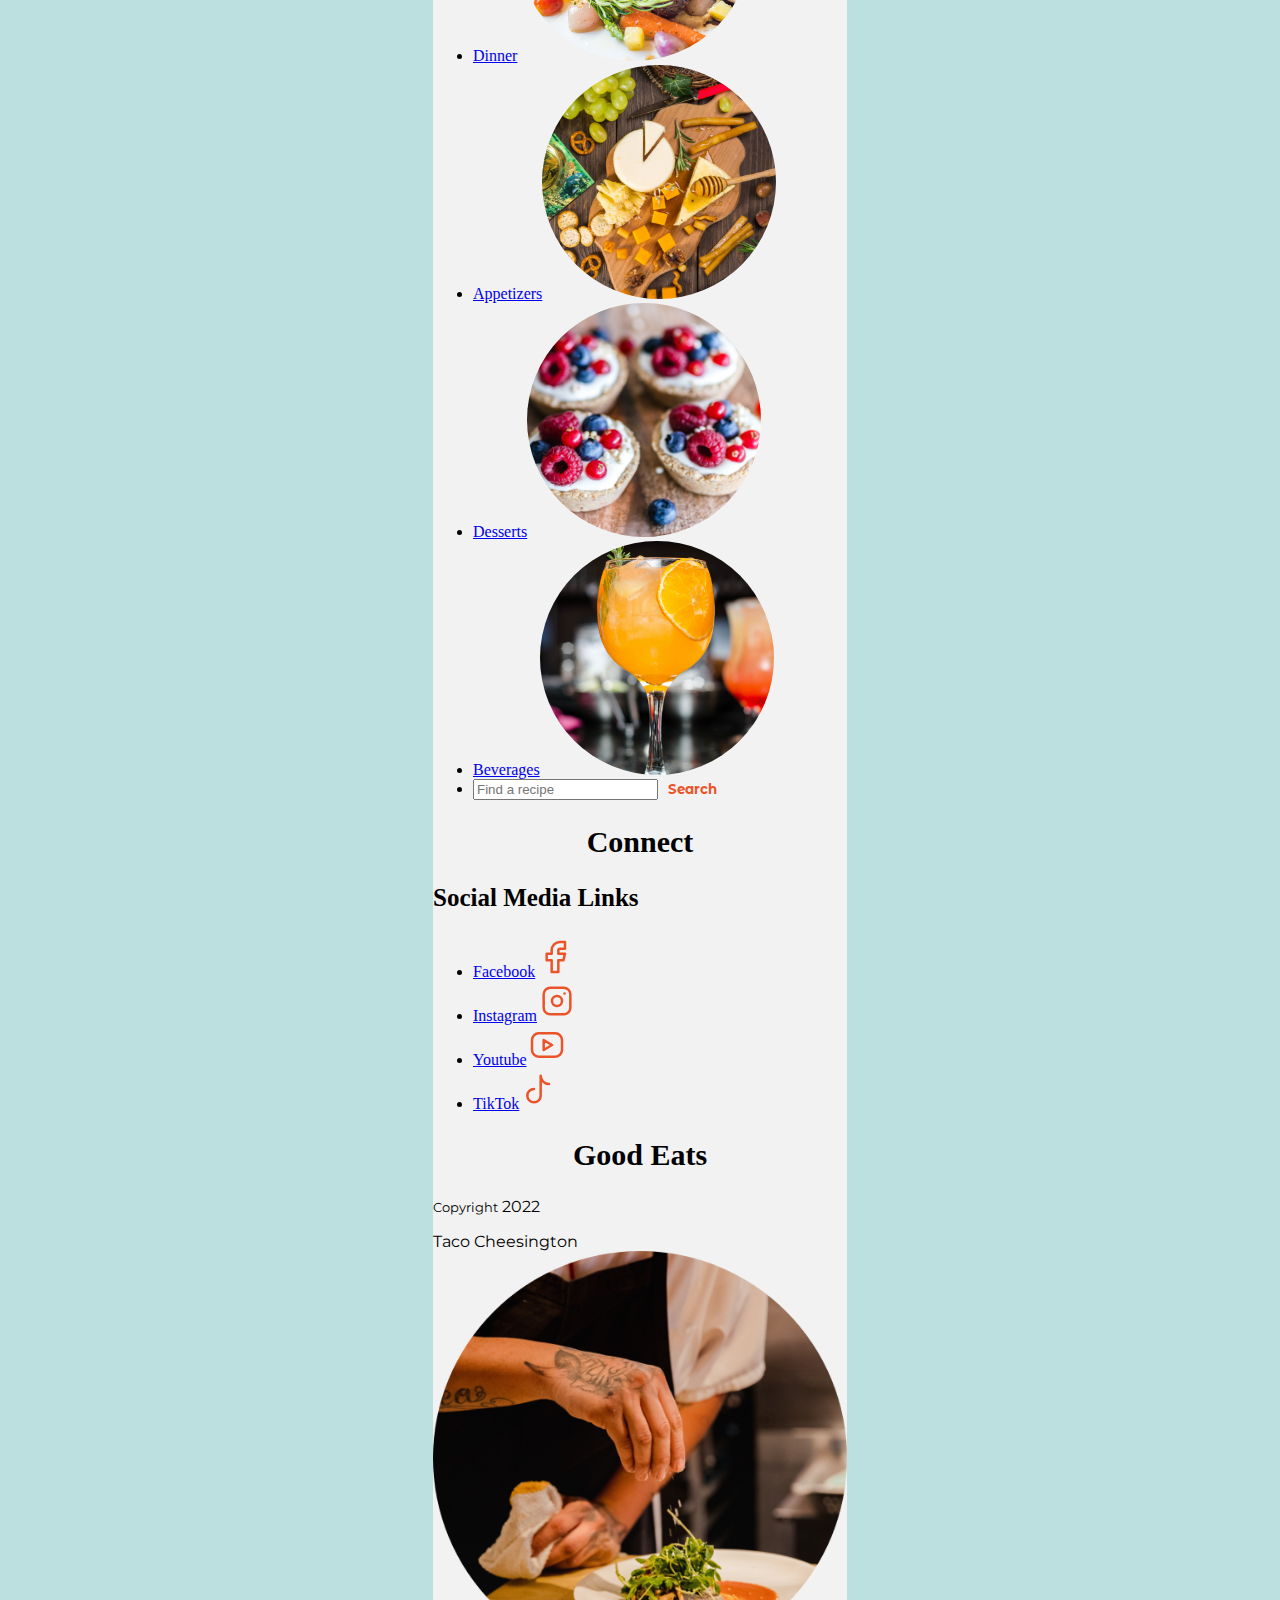
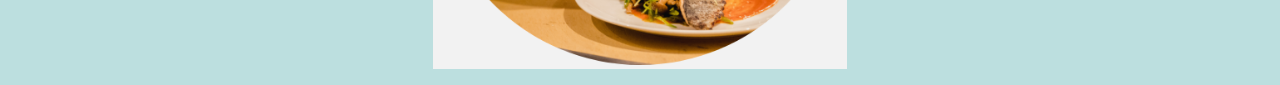
==== commit f1cae369: "Update index.html" ====
--- a/index.html
+++ b/index.html
@@ -9,8 +9,7 @@
 <body>
     <header>
         <h1>Street Tacos</h1>
-        <div class="nav1">
-        <nav>
+        <nav id="nav1">
         <ul>
             <li><button type="button" onclick="saveFunction()">Save<svg xmlns="http://www.w3.org/2000/svg" class="icon icon-tabler icon-tabler-download" width="40" height="40" viewBox="0 0 24 24" stroke-width="1.5" stroke="#EB5428" fill="none" stroke-linecap="round" stroke-linejoin="round">
                 <path stroke="none" d="M0 0h24v24H0z" fill="none"/>
@@ -44,10 +43,9 @@
 
         </ul>
     </nav>
-</div>
+
     </header>
 
-    </header>
     
 <main>
         <img src="images\street-tacos.png" alt="street tacos">
@@ -187,7 +185,7 @@
 </section>
 
 <section id="mainnav">
-    <input type="checkbox" id="dropdown" />
+    <input type="checkbox" id="dropdown">
         <label for="dropdown"><span></span></label>
     <svg xmlns="http://www.w3.org/2000/svg" width="40" height="40" style="enable-background:new 0 0 40 40" xml:space="preserve">
         <path d="M36 17.6c.1 1.8.1 3.6.1 5.4.1 2.7 0 5.5-.9 8-.5 1.4-1.3 2.6-2.4 3.6-3.3 2.7-6 2.4-12.6 2.4-4.6 0-9.2.2-12.2-1.9-2.5-1.8-3.6-4.2-3.8-7.1-.2-3.6.1-7.2.1-10.8 0-2.6.6-5.1 1.9-7.4 2.5-4.5 7.3-7.5 12.4-8 .4-.1.9-.1 1.4-.1 5.2 0 10.1 2.6 13 6.8 1 1.5 1.8 3.1 2.3 4.9.4 1.3.6 2.7.7 4.2z" style="fill:none;stroke:#eb5428;stroke-width:2;stroke-miterlimit:10"/>
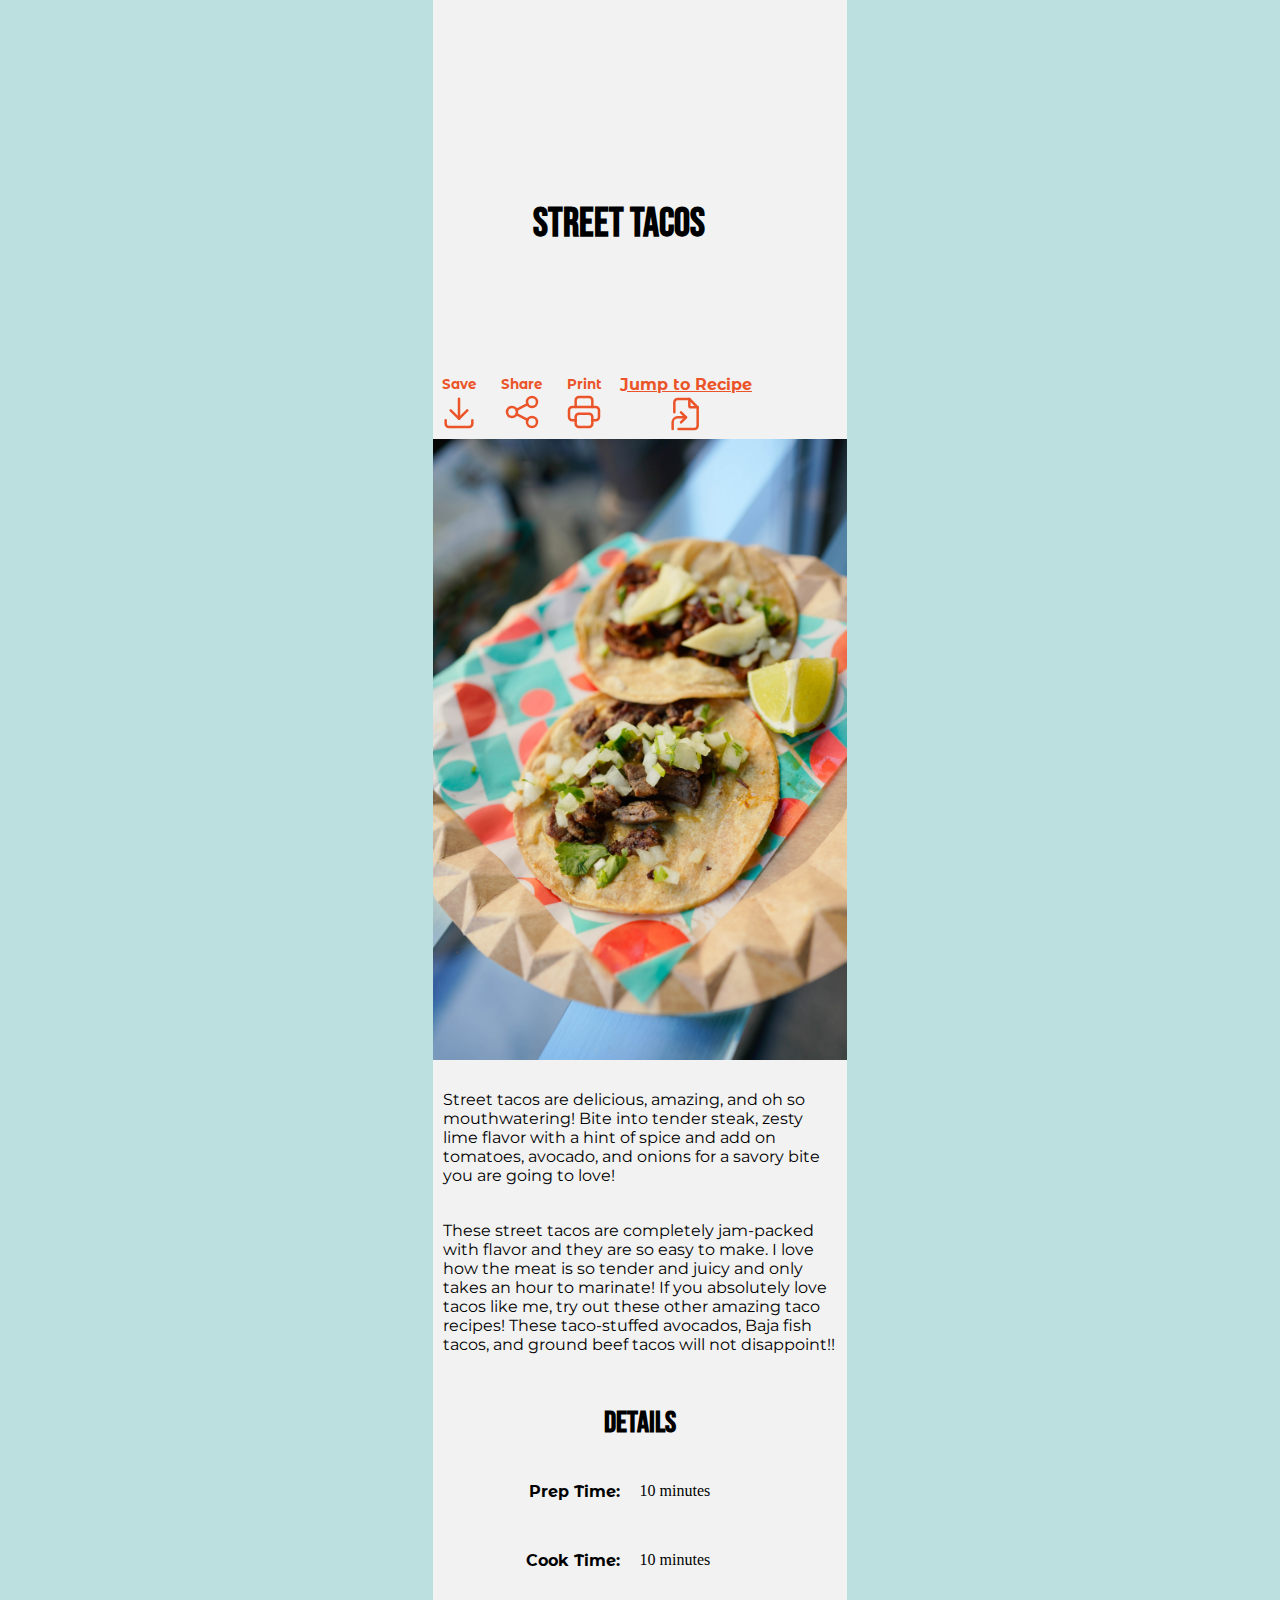
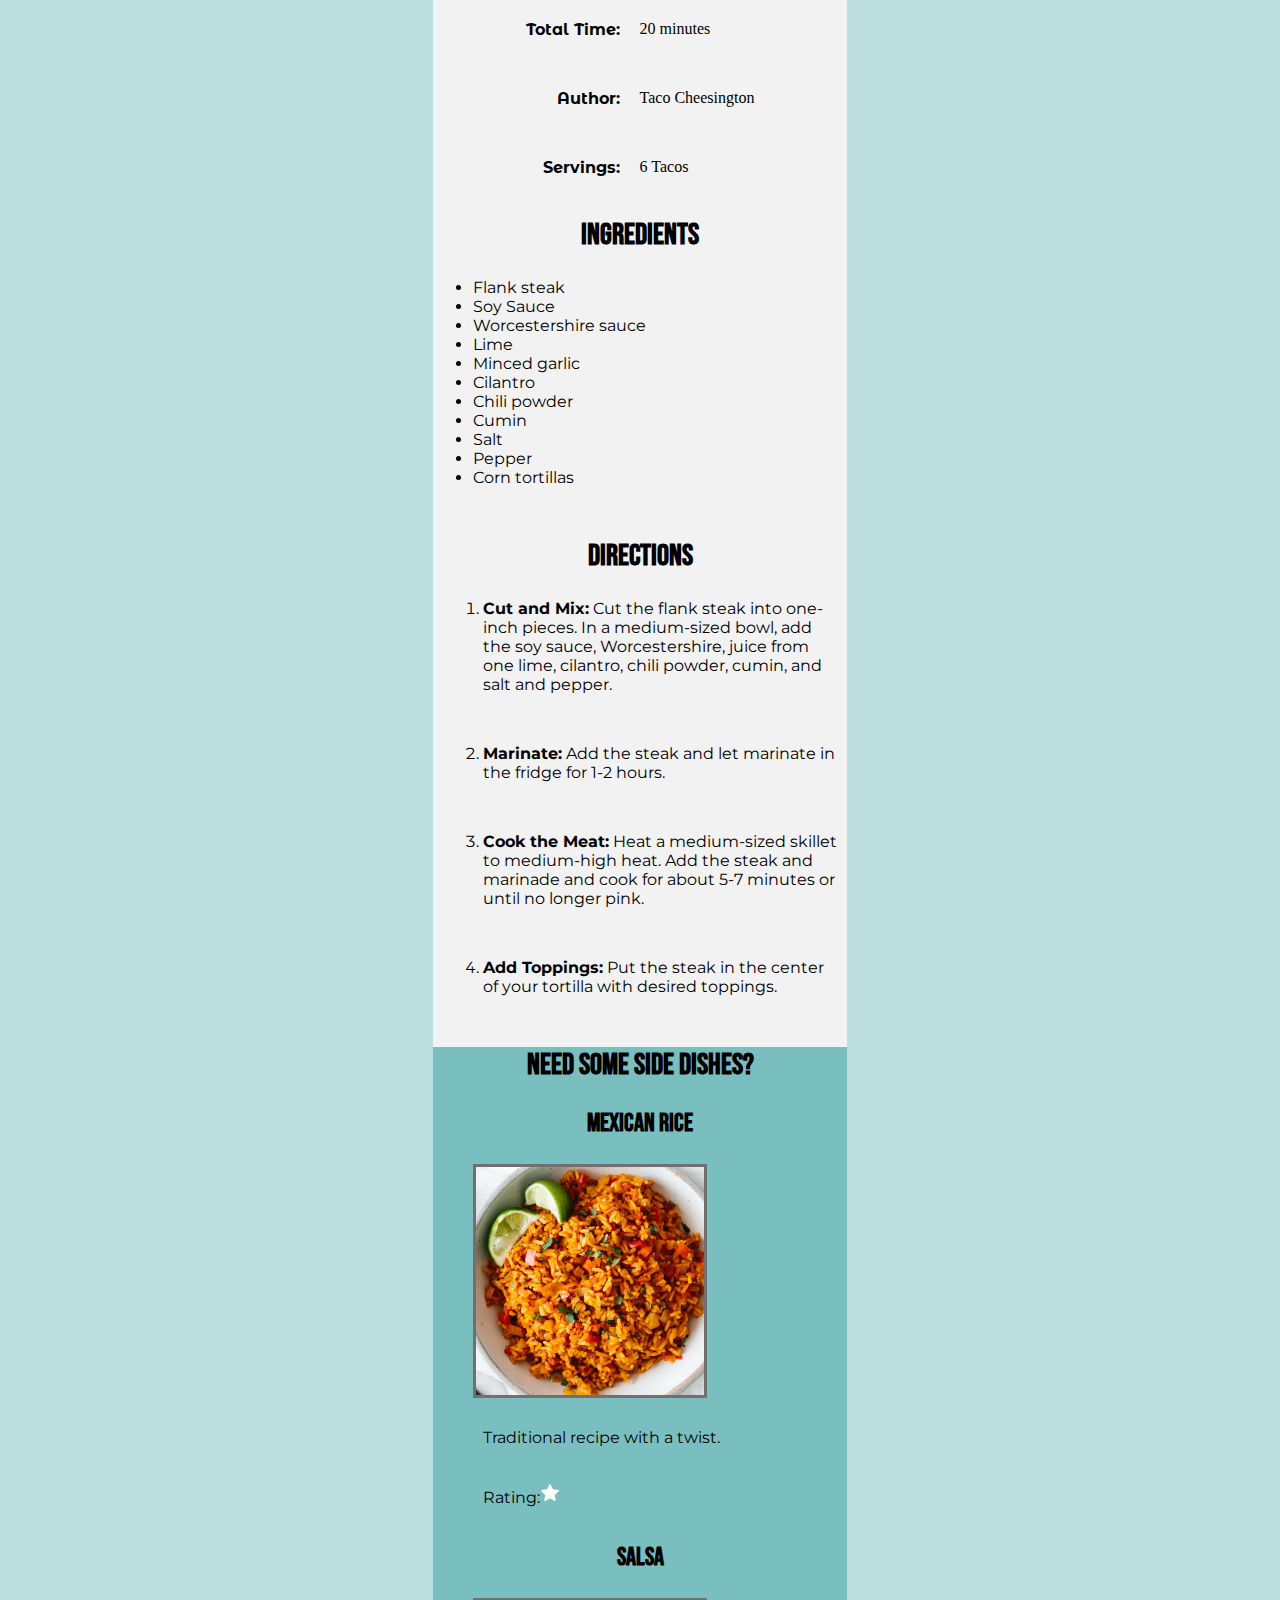
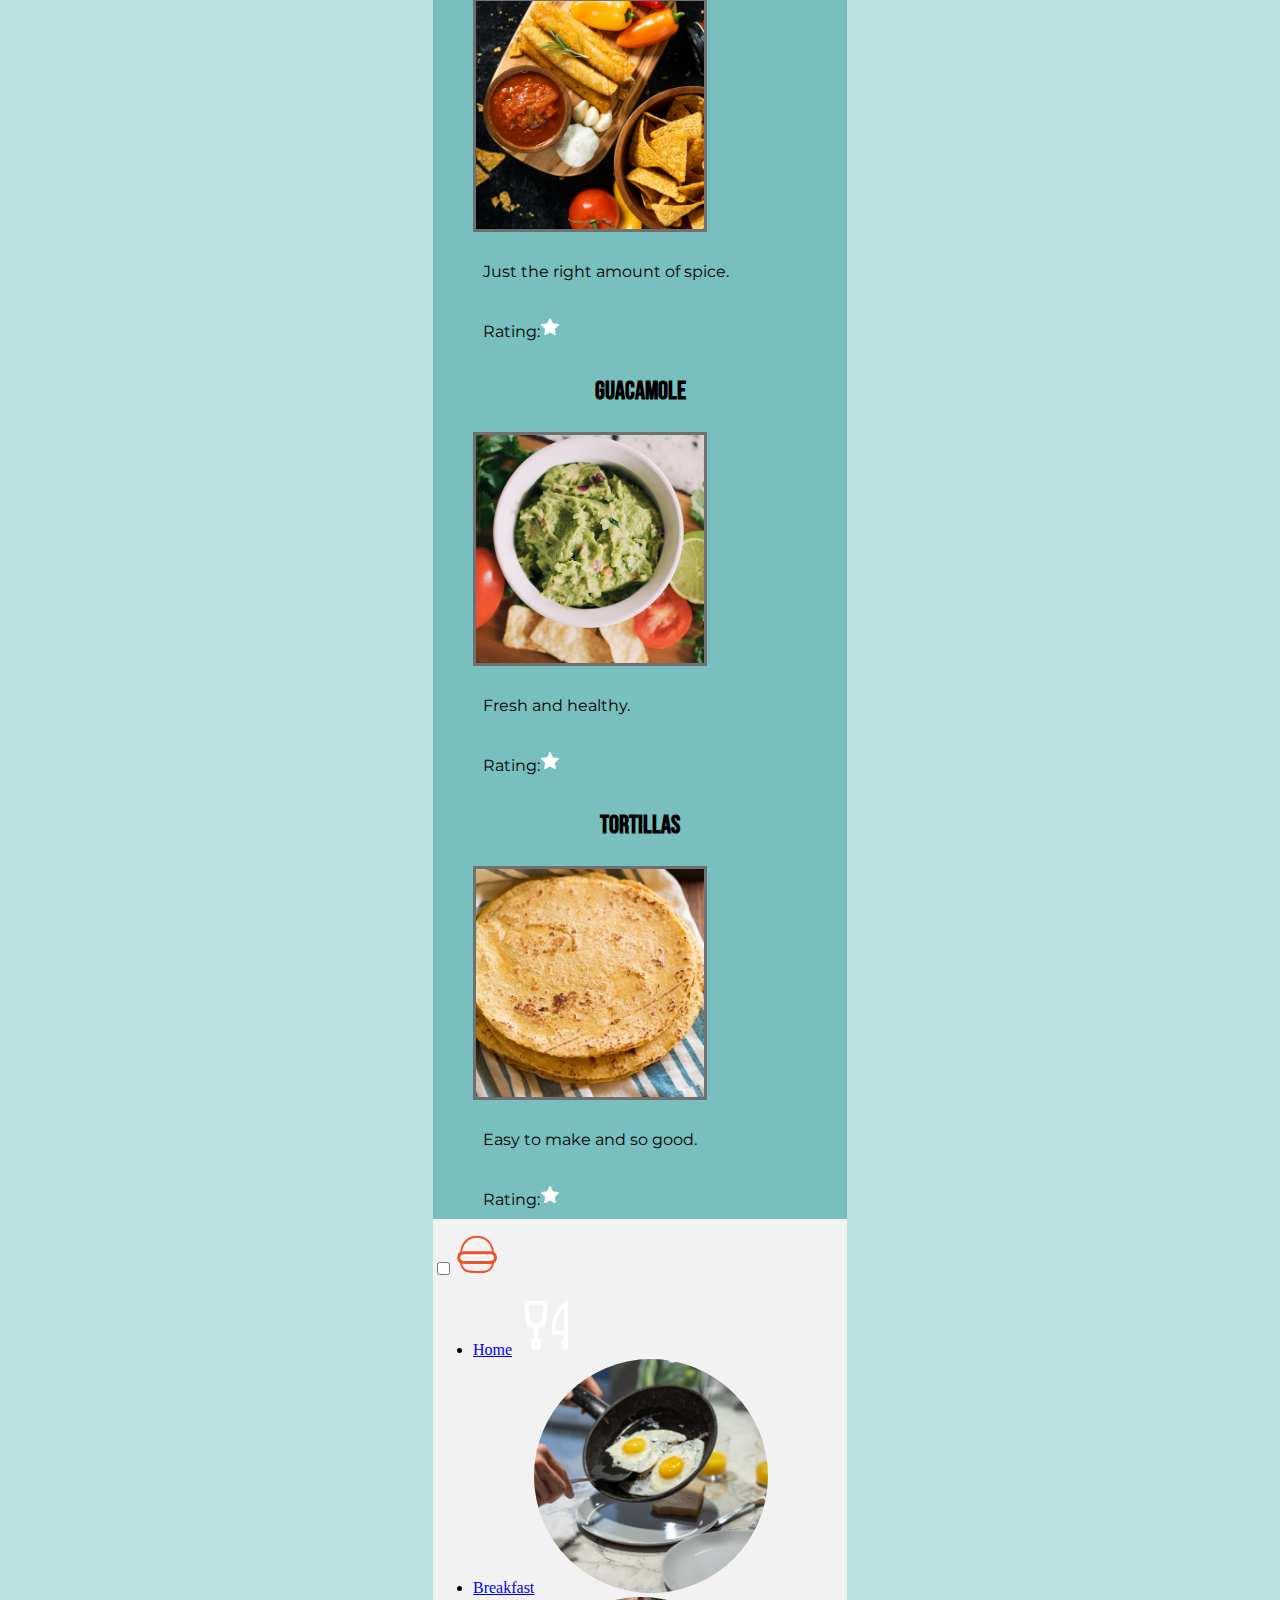
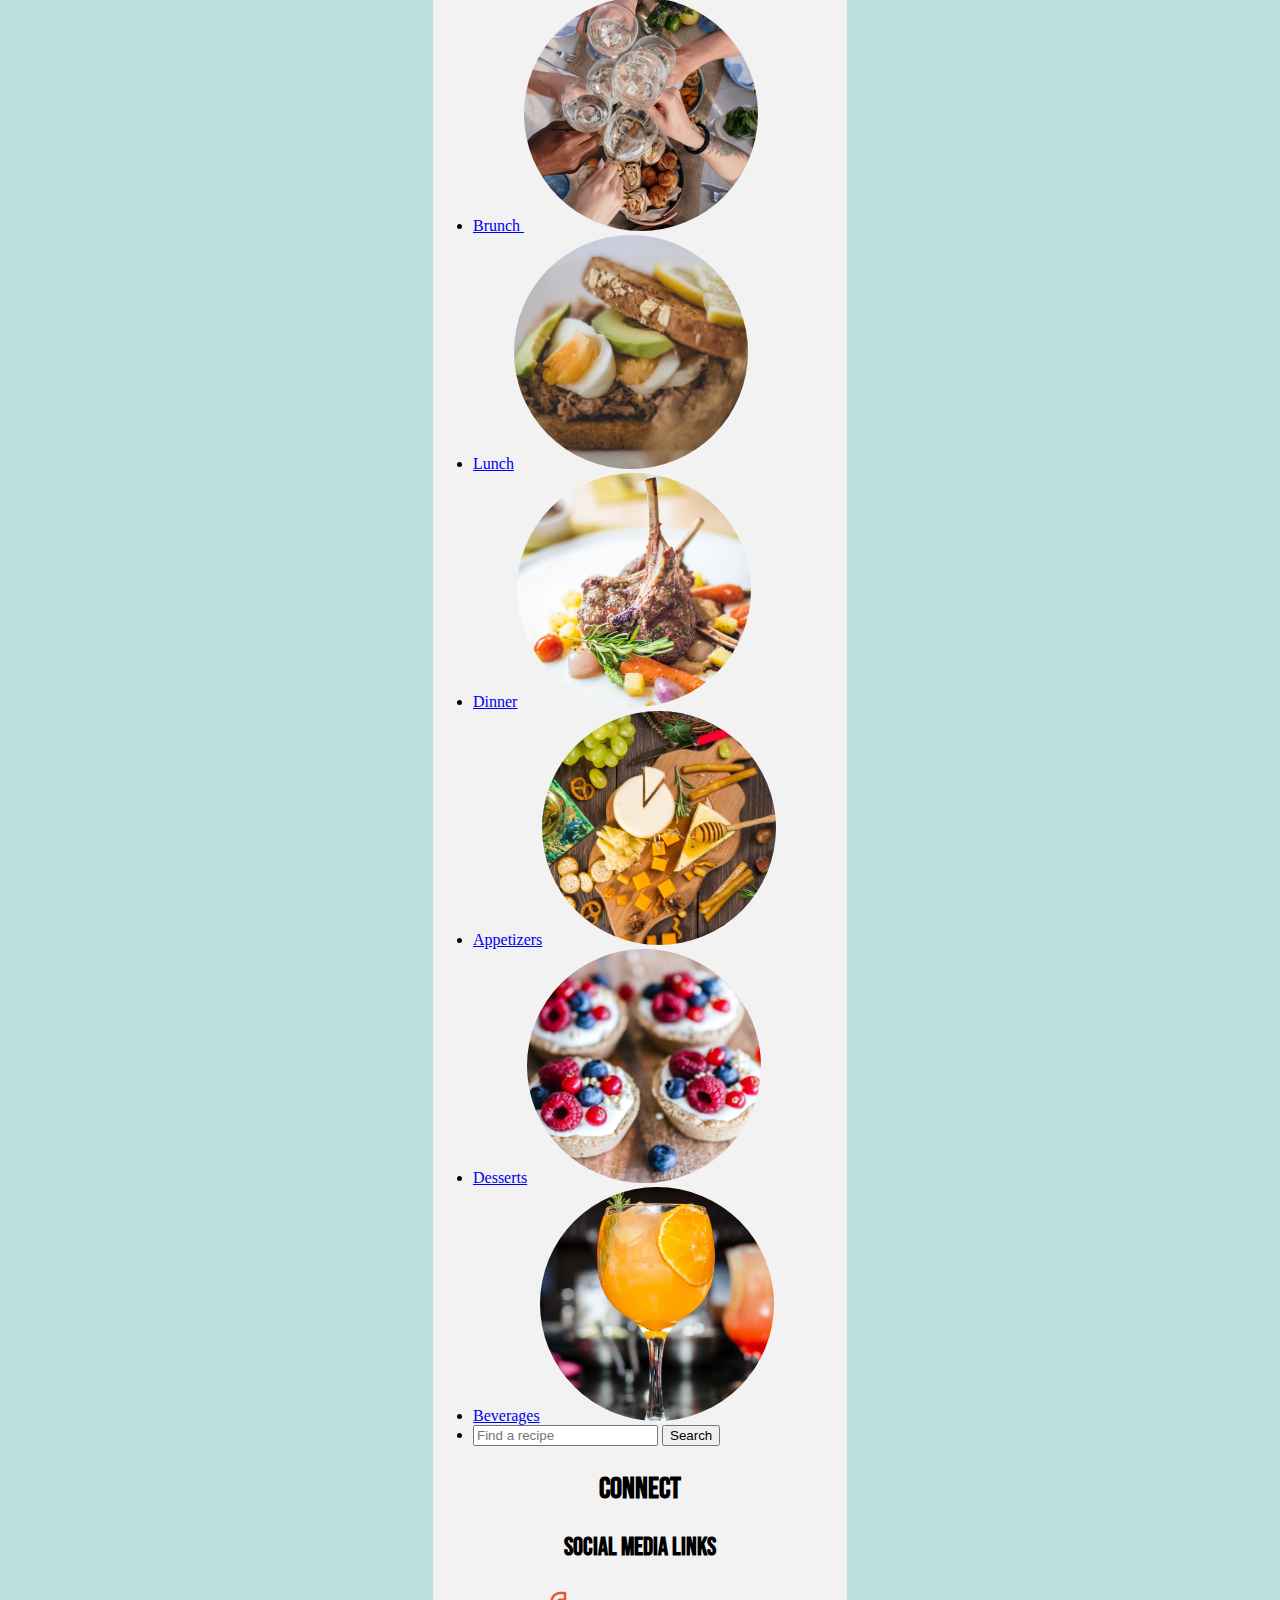
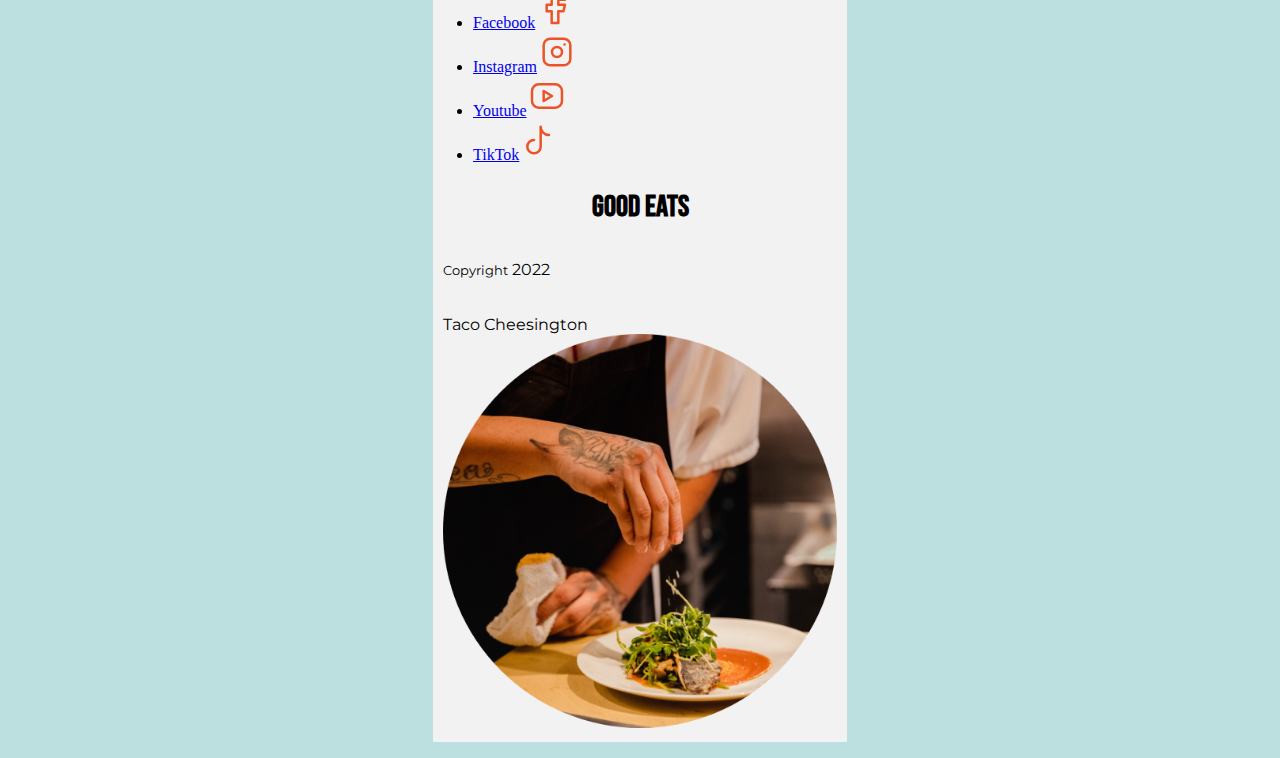
==== commit 82eb1d8c: "s" ====
--- a/index.html
+++ b/index.html
@@ -101,25 +101,31 @@
 
 <section id="directions">
     <h2>Directions</h2>
-    <dl>
-        <dt>Cut and Mix</dt>
-        <dd>Cut the flank steak into one-inch pieces. In a medium-sized bowl, add the soy sauce, Worcestershire, juice from one lime, cilantro, chili powder, cumin, and salt and pepper.</dd>
-        
-        <dt>Marinate</dt>
-        <dd>Add the steak and let marinate in the fridge for 1-2 hours.</dd>
-        
-        <dt>Cook the Meat</dt>
-        <dd>Heat a medium-sized skillet to medium-high heat. Add the steak and marinade and cook for about 5-7 minutes or until no longer pink.</dd>
-        
-        <dt>Add Toppings</dt>
-        <dd>Put the steak in the center of your tortilla with desired toppings.</dd>
-    </dl>
+    <ol>
+        <li>
+        <strong>Cut and Mix:</strong>
+        Cut the flank steak into one-inch pieces. In a medium-sized bowl, add the soy sauce, Worcestershire, juice from one lime, cilantro, chili powder, cumin, and salt and pepper.
+    </li>
+    <li>
+        <strong>Marinate:</strong>
+        Add the steak and let marinate in the fridge for 1-2 hours.
+    </li>
+    <li>
+        <strong>Cook the Meat:</strong>
+        Heat a medium-sized skillet to medium-high heat. Add the steak and marinade and cook for about 5-7 minutes or until no longer pink.
+
+    </li>
+    <li>
+        <strong>Add Toppings:</strong>
+        Put the steak in the center of your tortilla with desired toppings.
+    </li>
+    </ol>
 
 </section>
 <section id="dishes">
     <h2>Need some side dishes?</h2>
 
-    <section id="Mexican Rice">
+    <section id="MexicanRice">
         <h3>Mexican Rice</h3>
         <figure>
         <img src="images\mexican-rice.png" alt="rice">
@@ -151,8 +157,7 @@
     </figure>
     </section>
 
-    <section id="Guacamole
-    ">
+    <section id="Guacamole">
             <h3>Guacamole</h3>
             <figure>
             <img src="images\guacamole.png" alt="guacamole">
@@ -167,8 +172,7 @@
 
 </section>
 
-<section id="Tortillas
-">
+<section id="Tortillas">
         <h3>Tortillas</h3>
         <figure>
         <img src="images\tortillas.png" alt="tortillas">
@@ -184,7 +188,7 @@
 
 </section>
 
-<section id="mainnav">
+<div class="mainnav">
     <input type="checkbox" id="dropdown">
         <label for="dropdown"><span></span></label>
     <svg xmlns="http://www.w3.org/2000/svg" width="40" height="40" style="enable-background:new 0 0 40 40" xml:space="preserve">
@@ -226,7 +230,7 @@
     </ul>
 </nav>
 
-</section>
+</div>
 
 <section id="connect">
     <h2>Connect</h2>
--- a/style.css
+++ b/style.css
@@ -13,35 +13,12 @@
        
 }
 
-
-
 body {
 
     background-color: #f2f2f2;
     width: 414px;  
     margin: 0 auto;
 
-}
-
-#nav1 ul {
-    text-align: center;
-    margin-left: -50px;
-    align-items: center;
-    margin-top: 90px;
-
-}
-
-#nav1 {
-    width: 414px;
-    height: 125px;
-    margin-top: -40px;
-    background-color: #FFFFFF;
-    box-shadow: 0 3px 10px rgb(0 0 0 / 0.4);
-    position: fixed;
-    top: 0;
-    z-index: 1;
-    text-transform: uppercase;
-    font-size: 20px;
 }
 
 main {
@@ -65,25 +42,112 @@
 }
 
 h2 {
+    font-family: "Bebas Neue", sans-serif;
+    
     text-align: center;
     font-size:30px;
 }
 
 h3 {
+    font-family: "Bebas Neue", sans-serif;
+    text-align: center;
     font-size:25px;
 }
+
+#nav1 {
+    display: flex;
+    align-items: center;
+    justify-content:flex-start;
+}
+
+#nav1  ul {
+    display: flex;
+    padding: 0;
+    margin: 0;
+    list-style: none;
+    text-align: center;
+}
+
+
+#nav1 li {
+    color: #EB5428;
+    font: 16px "bebas neue";
+    margin-right: 10px;
+}
+
+#nav1 figure {
+    display: inline-block;
+    margin: 0 15px;
+}
+
+#nav1 button {
+    display: flex;
+    align-items: center;
+    border: none;
+    background: none;
+    cursor: pointer;
+}
+
+#nav1 svg {
+    margin-bottom: 5px; 
+    align-self: center; 
+}
+
+#nav1 button ,a[href="#recipe"] {
+    display: flex;
+    flex-direction: column;
+    align-items: center; 
+    border: none;
+    background: none;
+    cursor: pointer;
+    text-align: center; 
+    font-family: "Montserrat Alternates", sans-serif;  
+    font-weight: bold;
+    color: #eb5428;
+    background-color: #f2f2f2;
+    border-style: none;
+  
+}
+
+
+
+
+
+
 
 p {
     font-family: "Montserrat", sans-serif;
     font-size: 16px;
+    padding: 10px;
    
 }
 
 
-#recipe > dl {
-    box-sizing: border-box;
-   
+
+#recipe {
+    display:flex;
+    flex-direction:column;
+    
 }
+
+
+#recipe dl {
+    display: grid;
+    grid-template-columns: auto auto; 
+    gap: 50px 10px; }
+
+    #recipe dt {
+        font-weight: bold; 
+        text-align: right; 
+        padding-right: 10px; 
+    }
+    
+    #recipe dd {
+        margin-left: 0; 
+    }
+
+
+
 
 dt {
     font-family: "Montserrat Alternates", sans-serif;  
@@ -91,18 +155,41 @@
 }
 
 
+#ingredients ul {
+    font-family: "Montserrat", sans-serif;
+}
+
+#directions {
+    padding: 10px;
+
+
+}
+
+
+#directions ol {
+    display: grid;
+    grid-template-columns: 1; 
+    gap: 50px 10px; 
+    font-family: "Montserrat", sans-serif;
+}
+
+#directions  {
+    
+}
+
+
+
+
+
+
+
+
+
+
+
+
 #dishes {
     background-color: #7abfbf;
 }
 
-button ,[href="#recipe"] {
-    font-family: "Montserrat Alternates", sans-serif;  
-    font-weight: bold;
-    color:#eb5428;
-    background-color: #f2f2f2;
-    border-style: none;
-    cursor: pointer;
-    display:inline-block;
-}
 
-
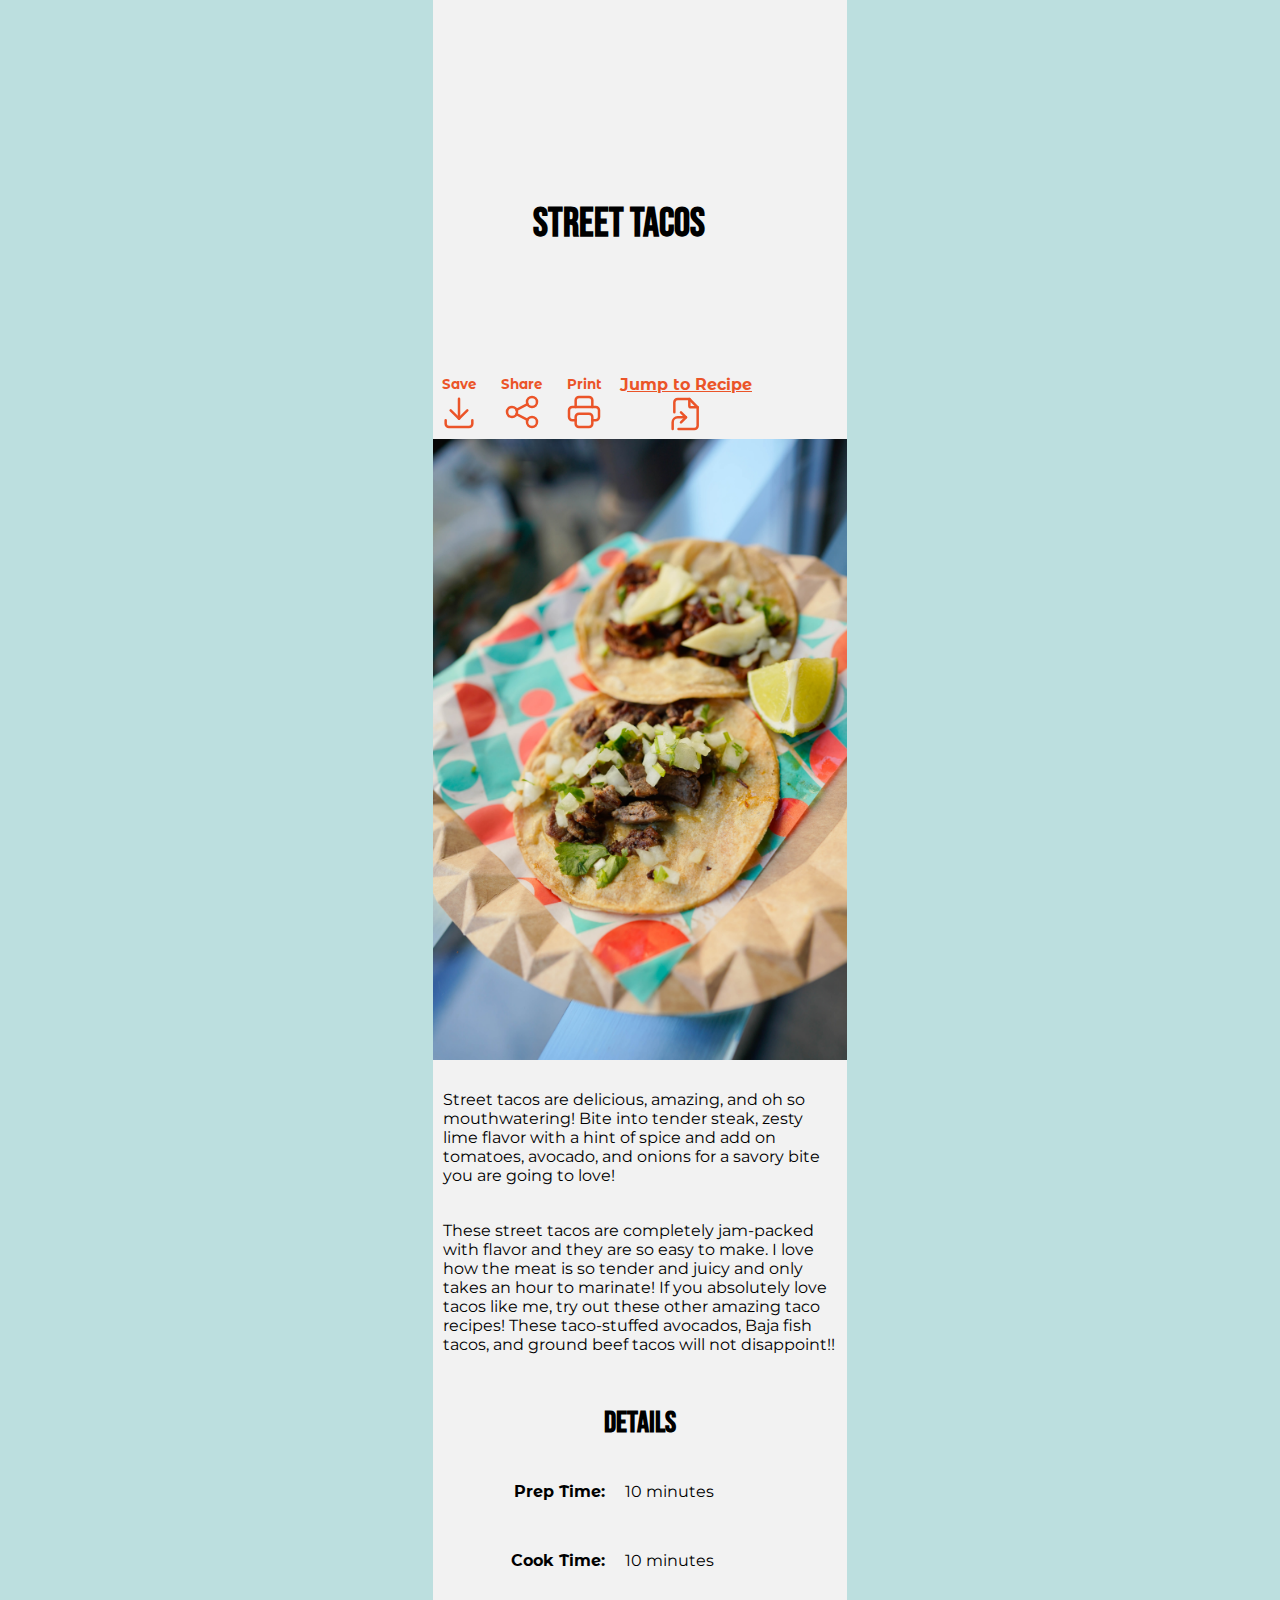
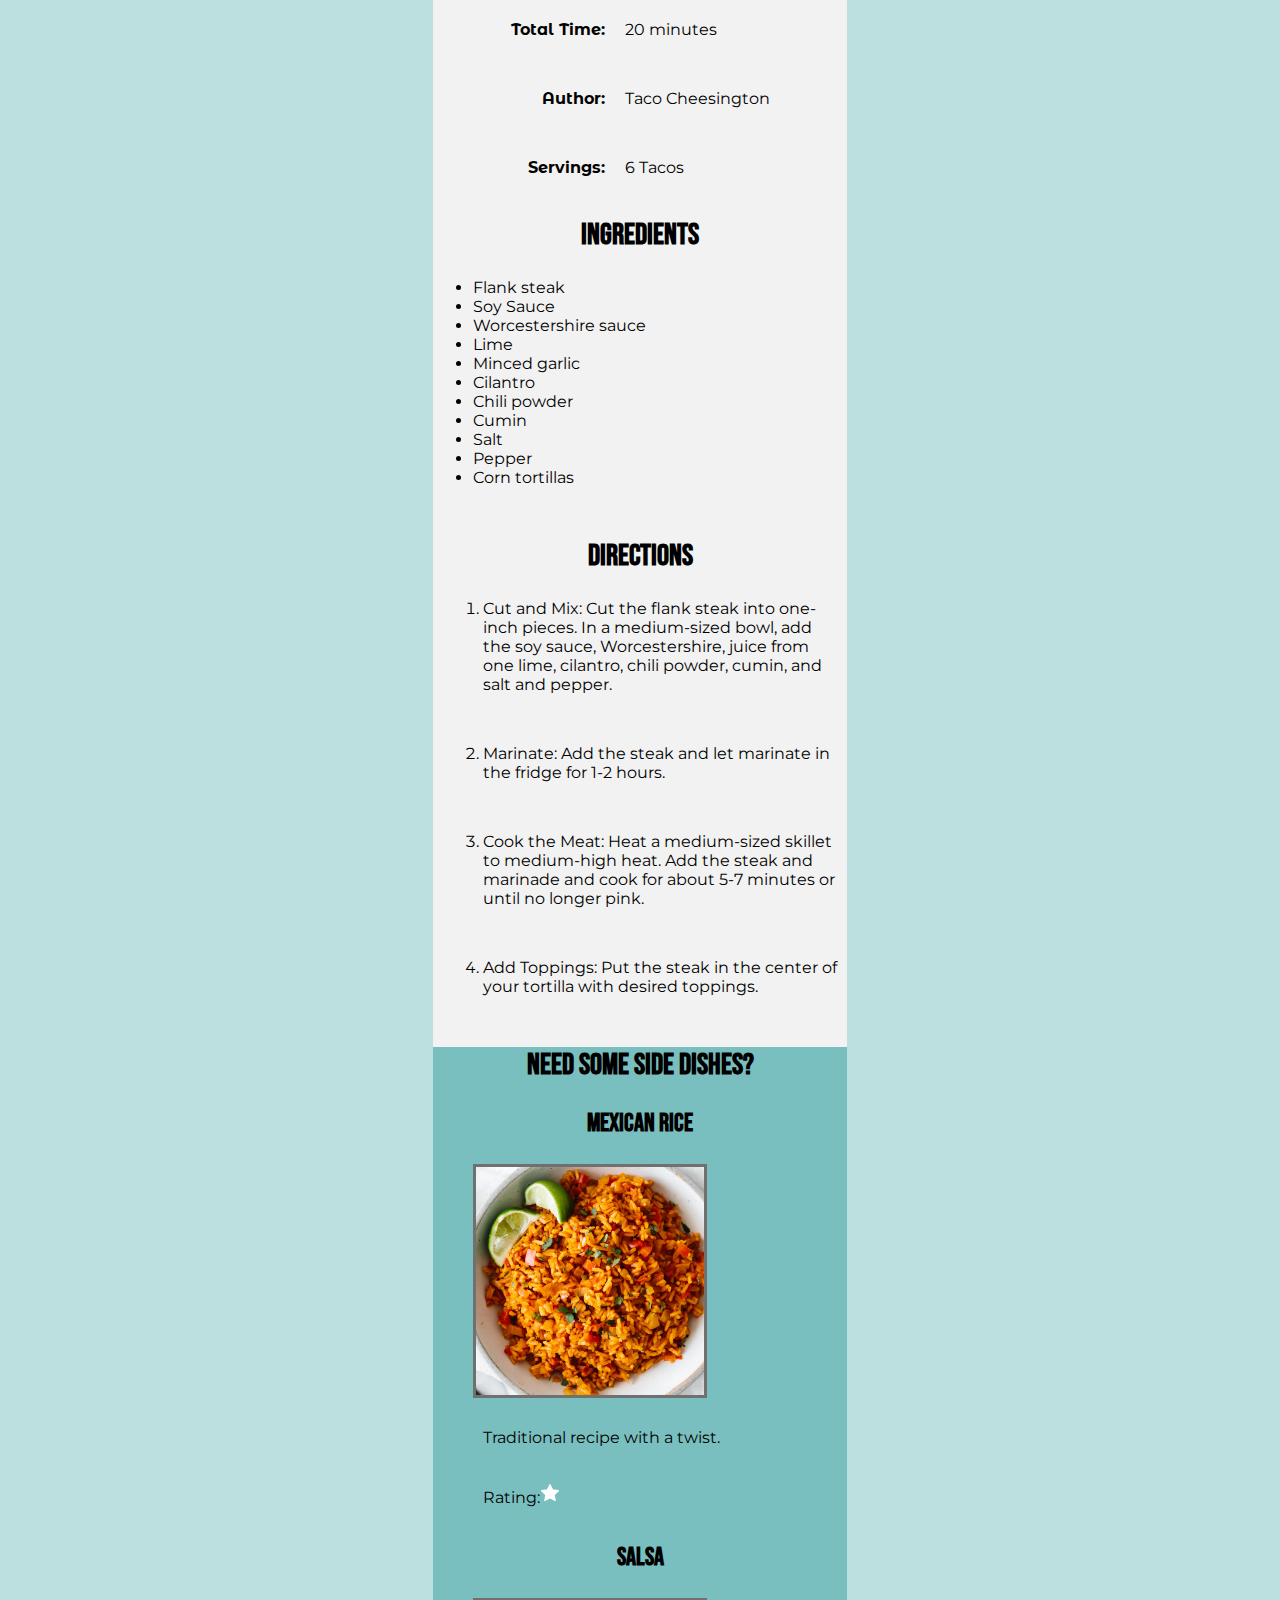
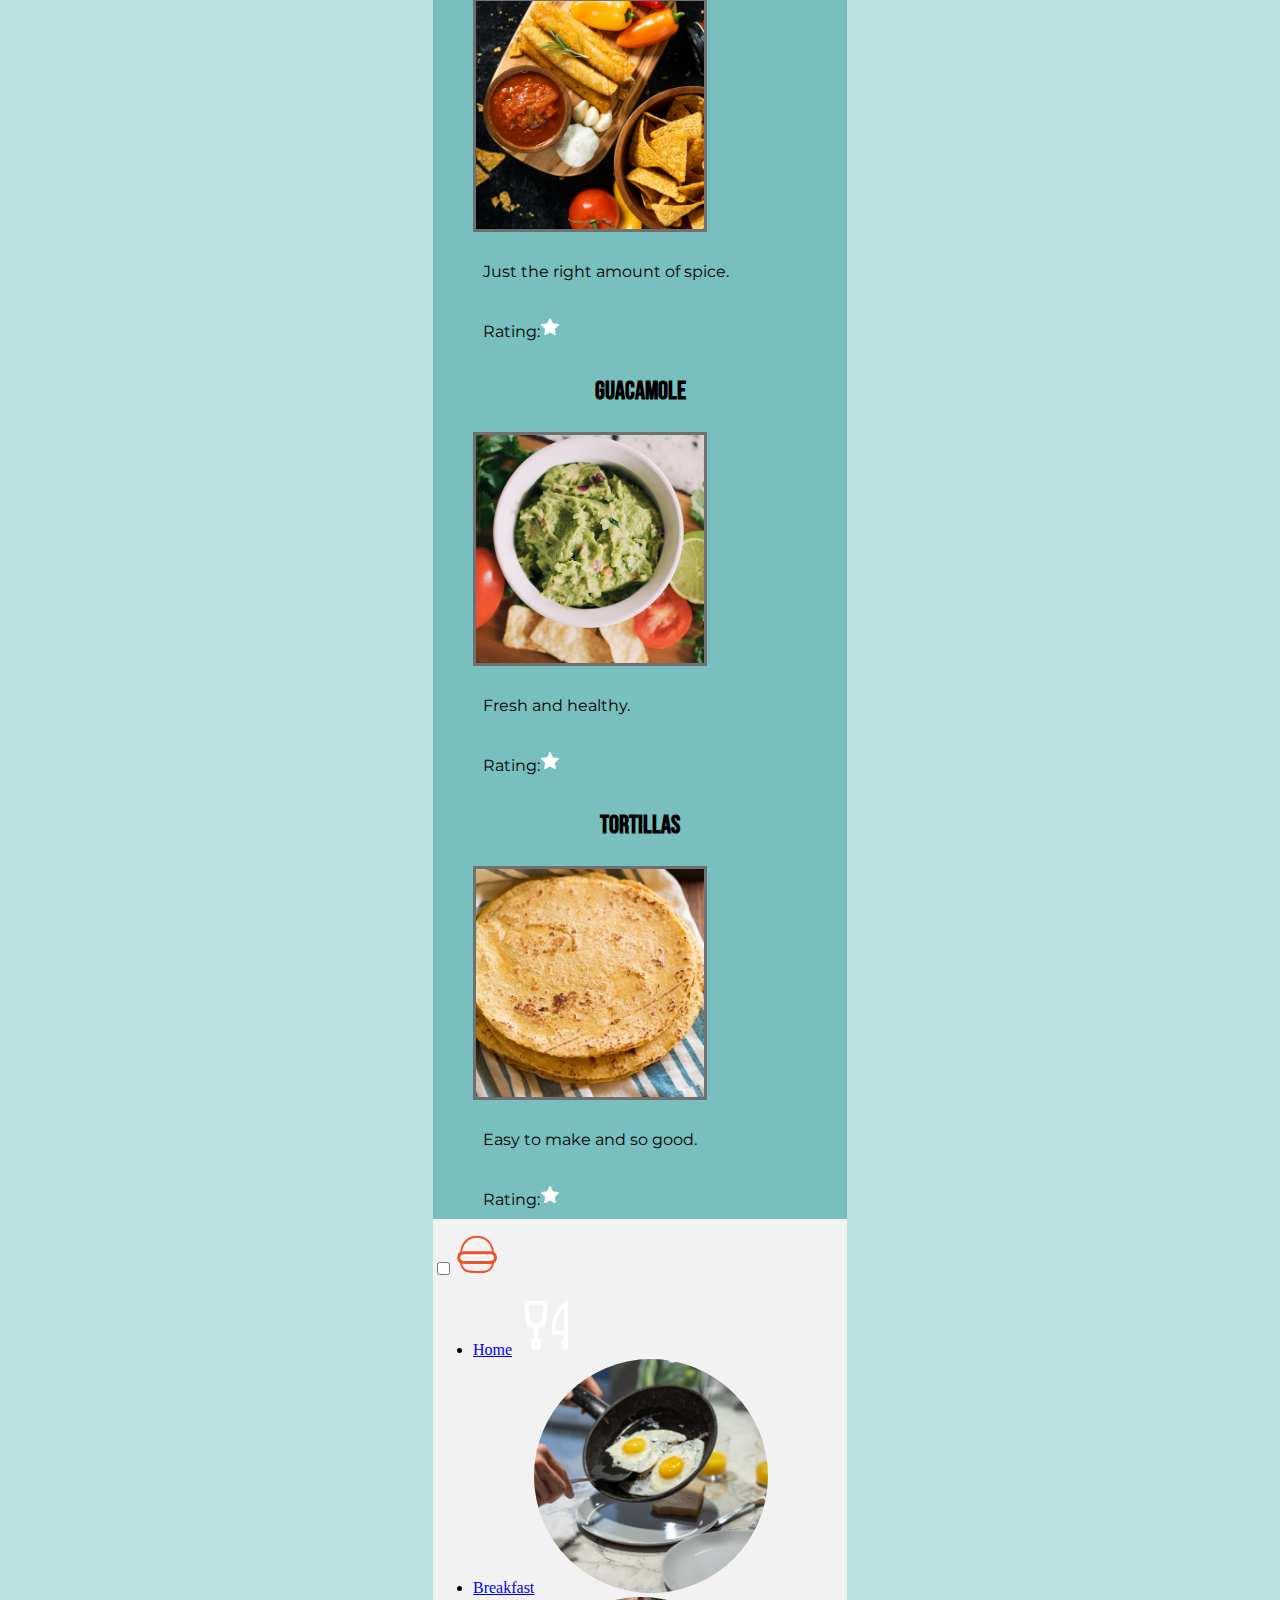
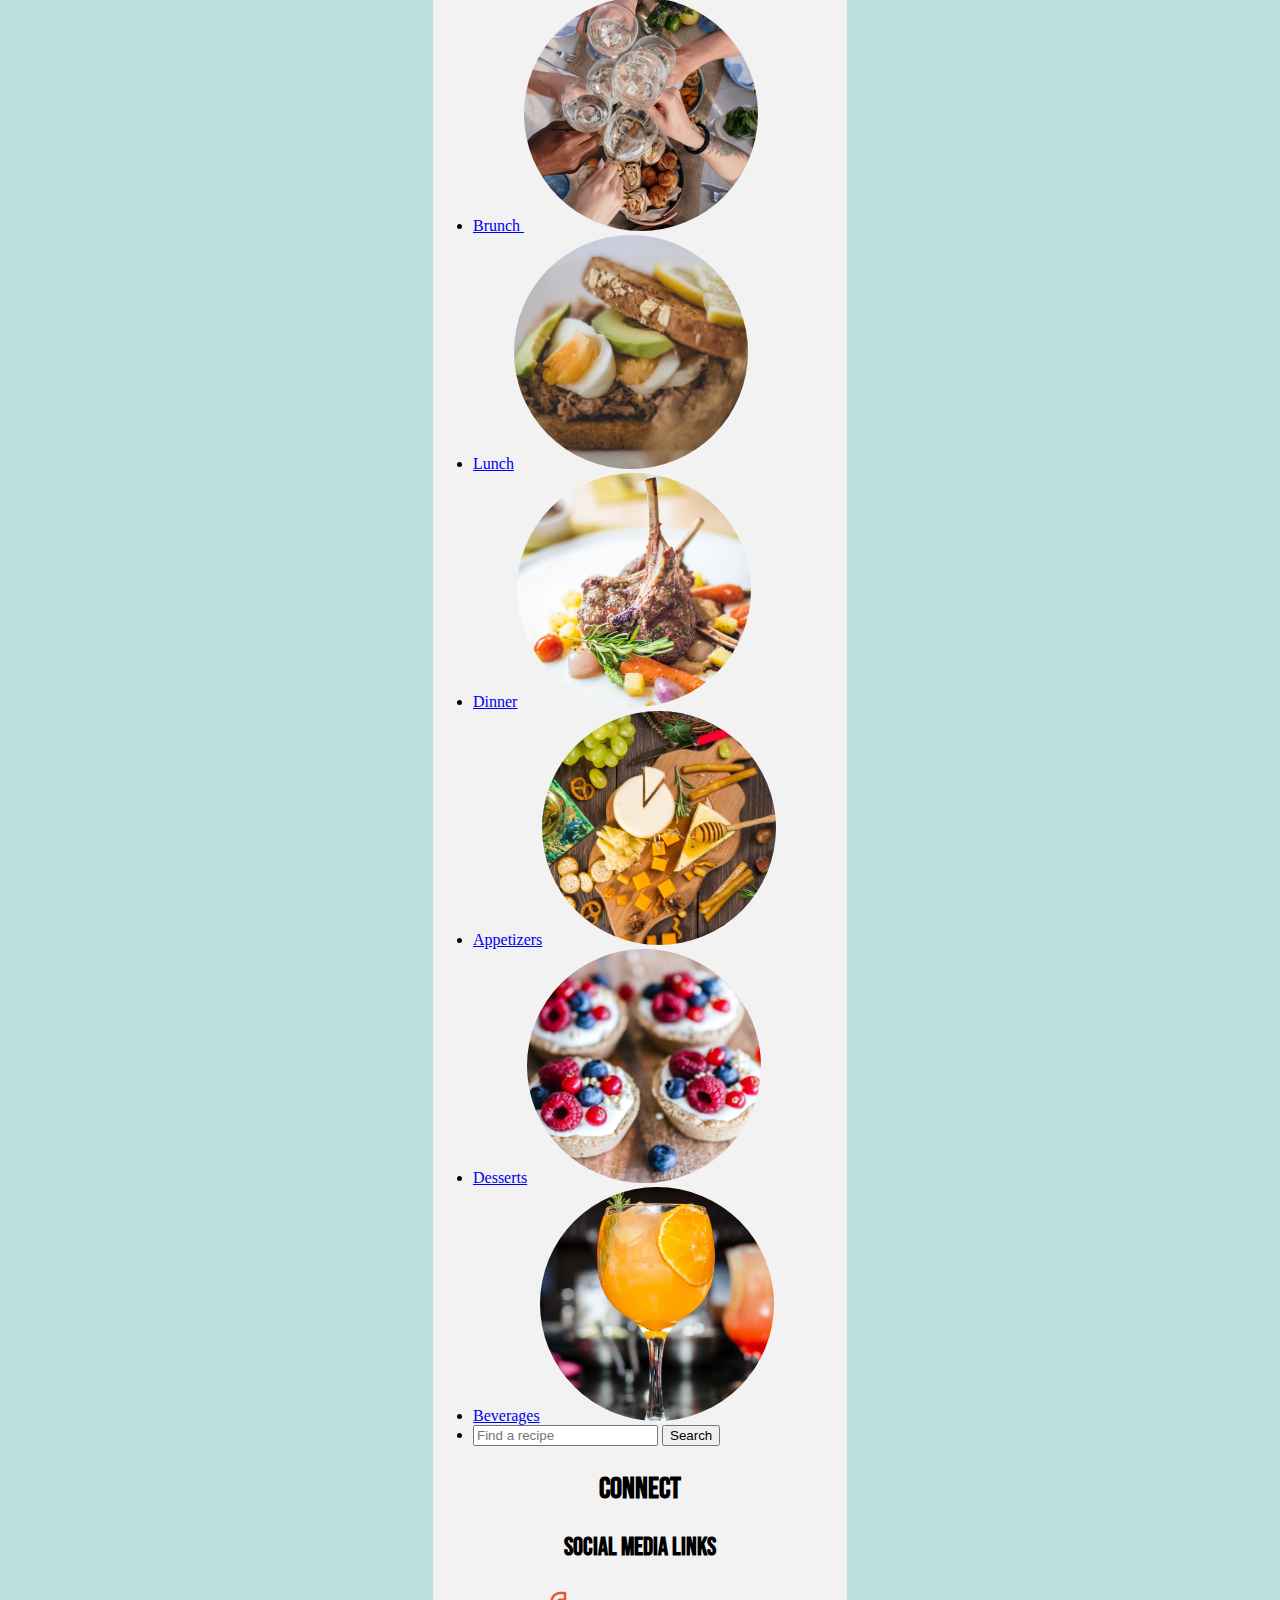
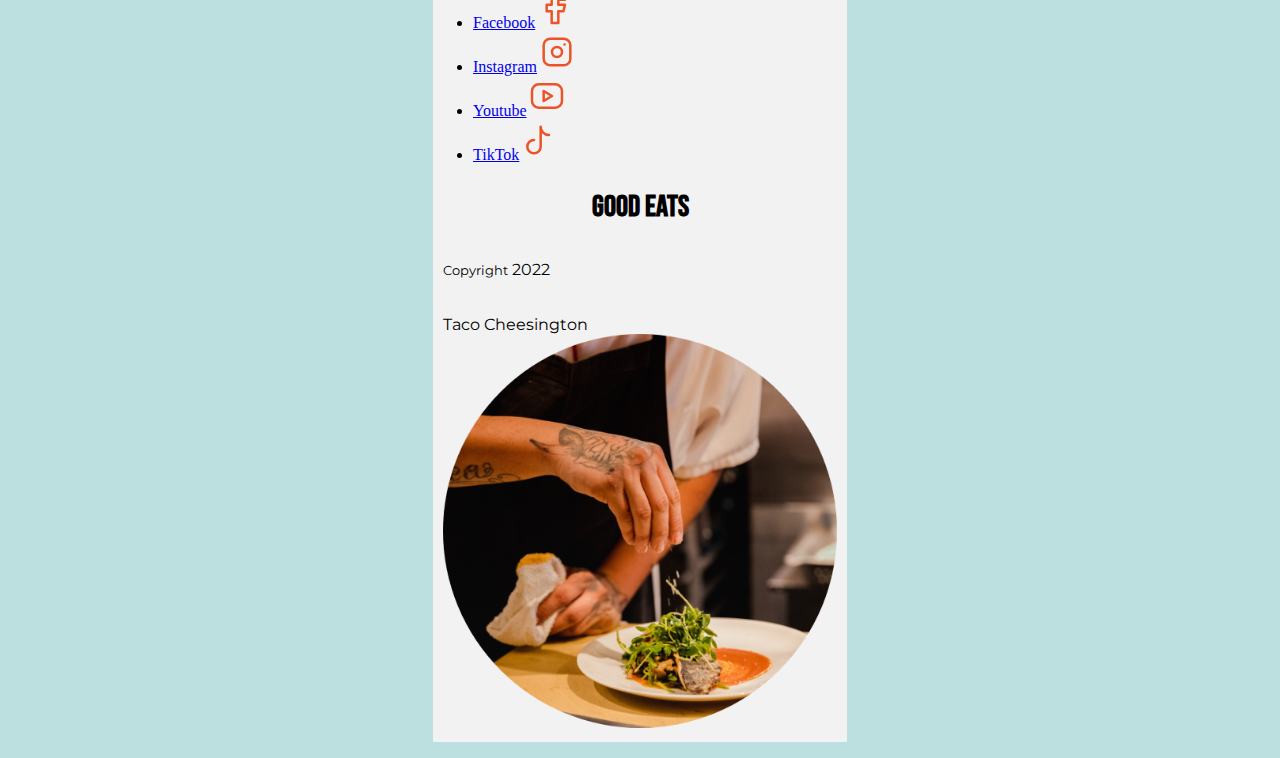
==== commit 78e0fe33: "defdefef" ====
--- a/index.html
+++ b/index.html
@@ -103,20 +103,20 @@
     <h2>Directions</h2>
     <ol>
         <li>
-        <strong>Cut and Mix:</strong>
+        Cut and Mix:
         Cut the flank steak into one-inch pieces. In a medium-sized bowl, add the soy sauce, Worcestershire, juice from one lime, cilantro, chili powder, cumin, and salt and pepper.
     </li>
     <li>
-        <strong>Marinate:</strong>
+        Marinate:
         Add the steak and let marinate in the fridge for 1-2 hours.
     </li>
     <li>
-        <strong>Cook the Meat:</strong>
+        Cook the Meat:
         Heat a medium-sized skillet to medium-high heat. Add the steak and marinade and cook for about 5-7 minutes or until no longer pink.
 
     </li>
     <li>
-        <strong>Add Toppings:</strong>
+        Add Toppings:
         Put the steak in the center of your tortilla with desired toppings.
     </li>
     </ol>
--- a/style.css
+++ b/style.css
@@ -124,7 +124,7 @@
 
 
 
-#recipe {
+#recipe { font-family: "Montserrat", sans-serif;
     display:flex;
     flex-direction:column;
     
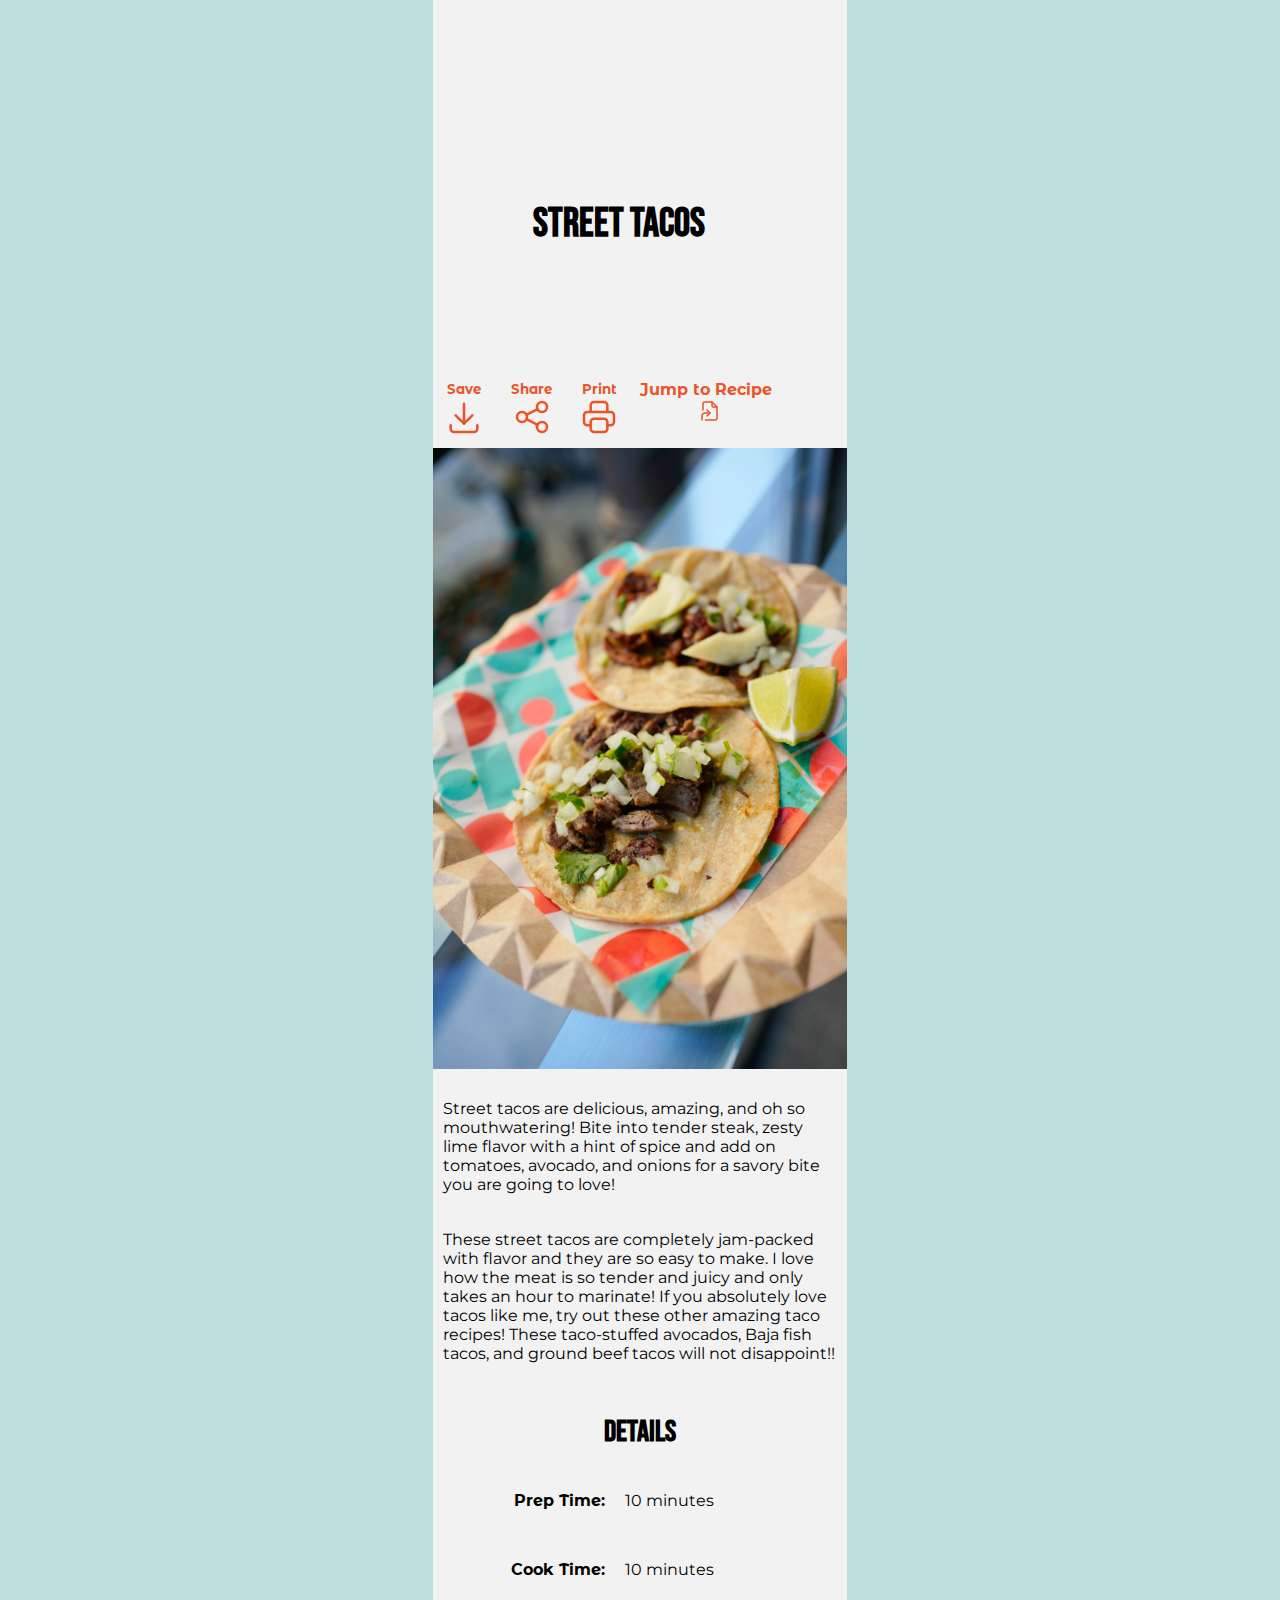
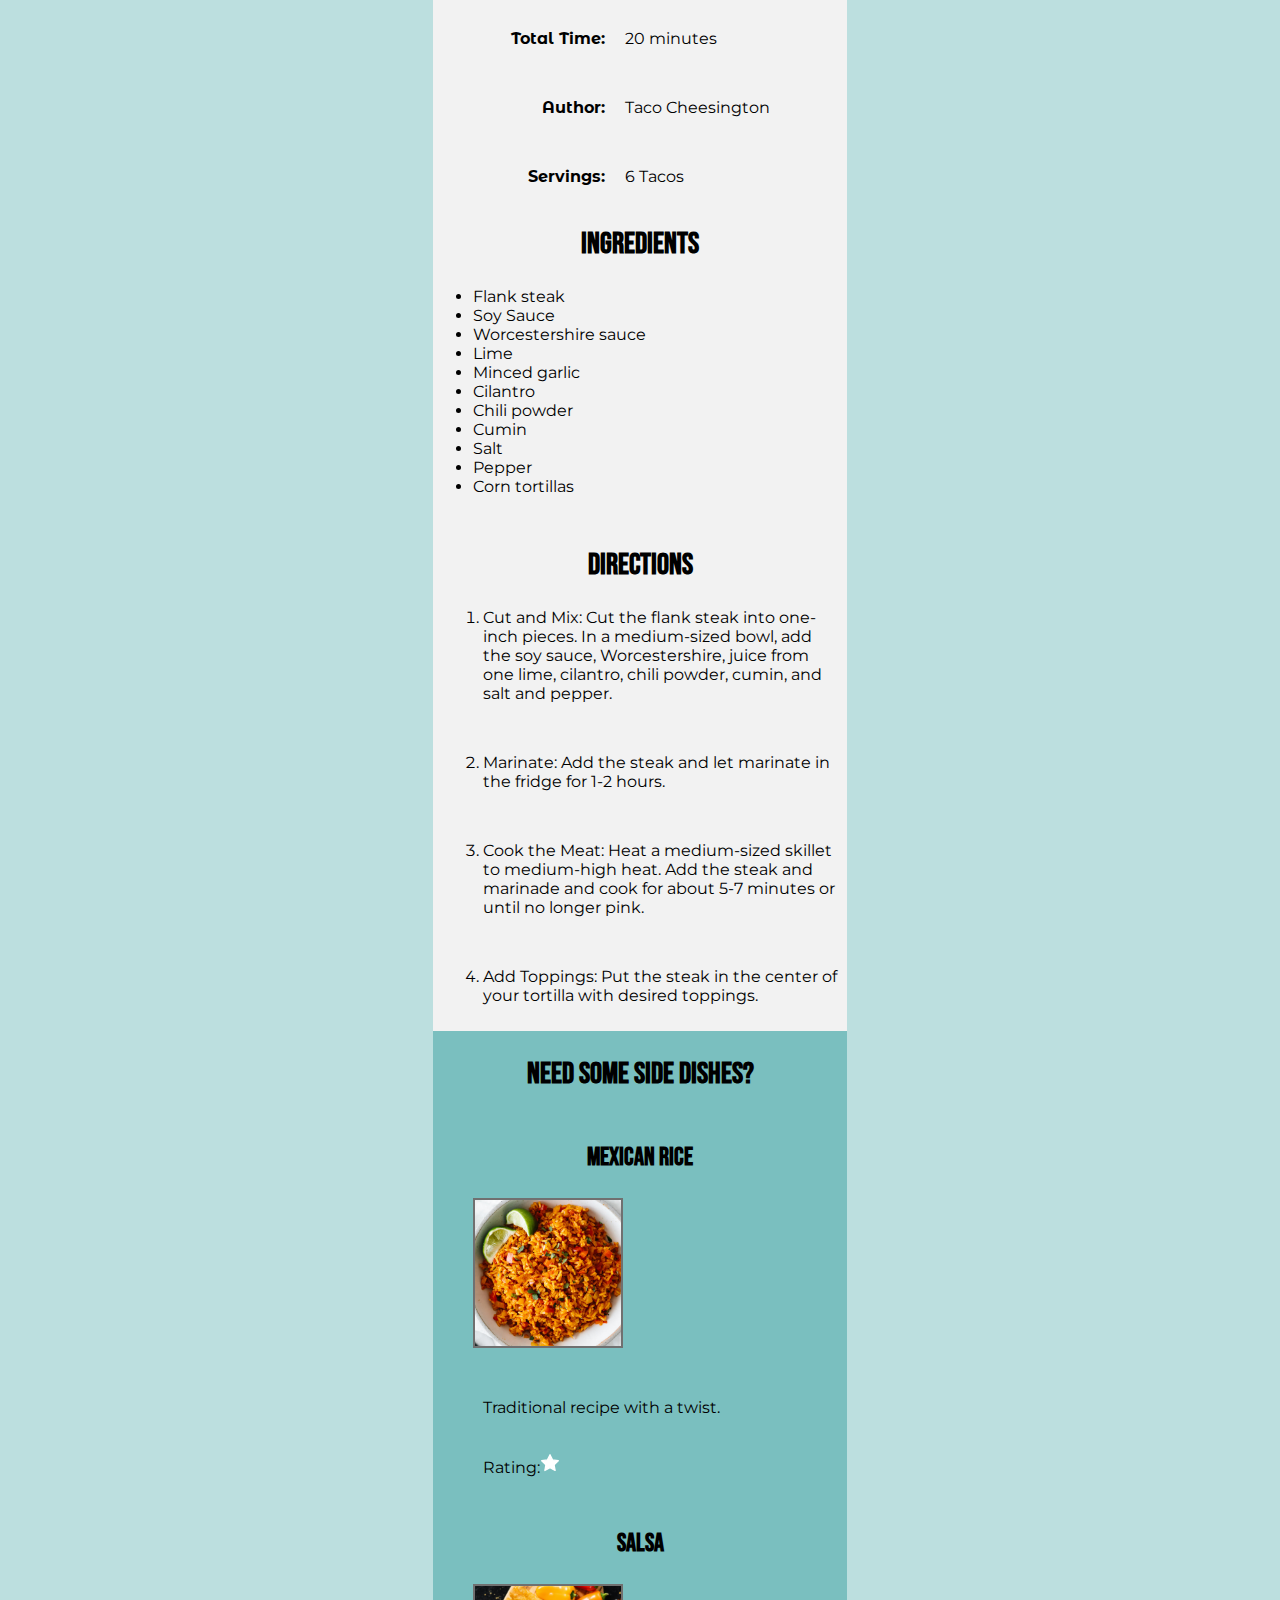
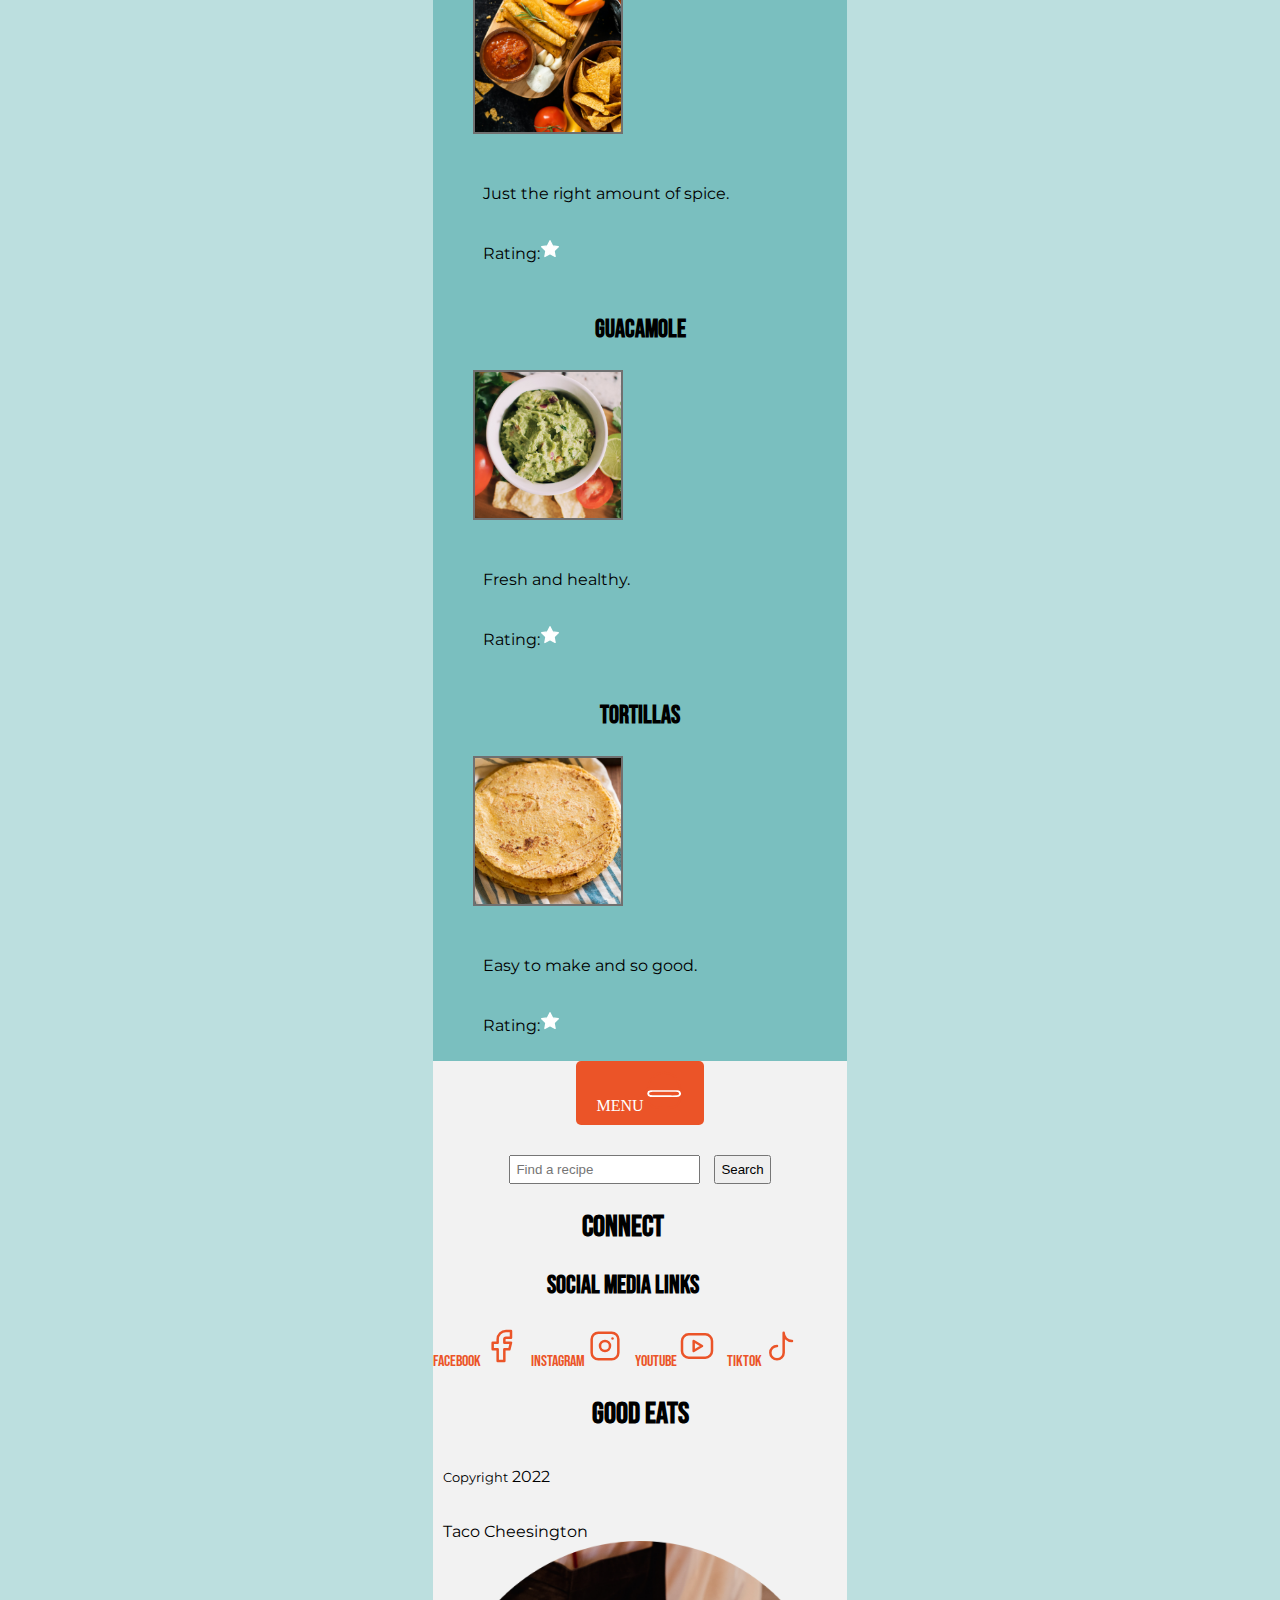
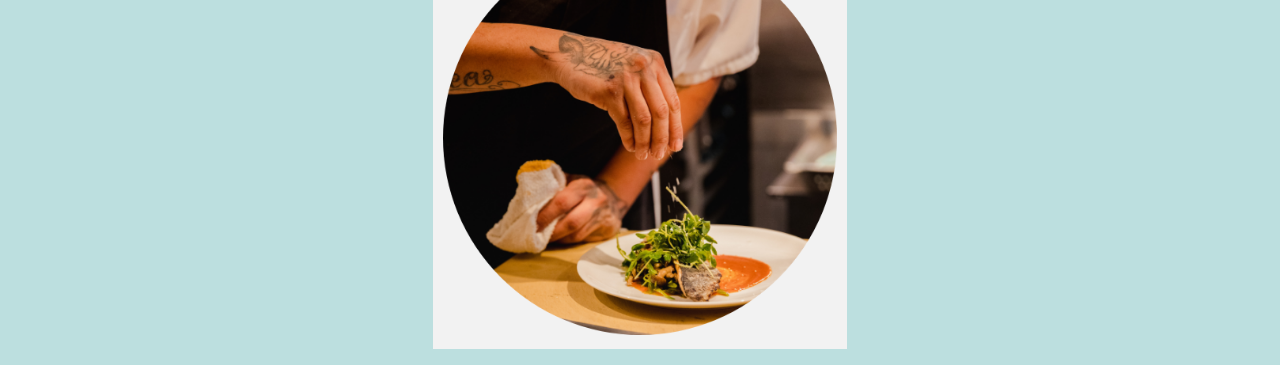
==== commit 9dc2d86a: "9" ====
--- a/index.html
+++ b/index.html
@@ -189,24 +189,29 @@
 </section>
 
 <div class="mainnav">
+   
+
     <input type="checkbox" id="dropdown">
-        <label for="dropdown"><span></span></label>
-    <svg xmlns="http://www.w3.org/2000/svg" width="40" height="40" style="enable-background:new 0 0 40 40" xml:space="preserve">
-        <path d="M36 17.6c.1 1.8.1 3.6.1 5.4.1 2.7 0 5.5-.9 8-.5 1.4-1.3 2.6-2.4 3.6-3.3 2.7-6 2.4-12.6 2.4-4.6 0-9.2.2-12.2-1.9-2.5-1.8-3.6-4.2-3.8-7.1-.2-3.6.1-7.2.1-10.8 0-2.6.6-5.1 1.9-7.4 2.5-4.5 7.3-7.5 12.4-8 .4-.1.9-.1 1.4-.1 5.2 0 10.1 2.6 13 6.8 1 1.5 1.8 3.1 2.3 4.9.4 1.3.6 2.7.7 4.2z" style="fill:none;stroke:#eb5428;stroke-width:2;stroke-miterlimit:10"/>
-        <path d="M36.1 22.6c0 .5-.1 1-.5 1.4-.5.7-1.4 1.2-2.6 1.3-2.8.2-5.8.1-8.6.1h-12c-1.3 0-2.6 0-3.8-.1-1.1 0-2.4 0-3.3-.6-.8-.6-1.2-1.4-1.2-2.2 0-.9.3-1.8 1.5-2.3.9-.4 2-.5 3.1-.5 1.4 0 2.8-.1 4.3-.1h14.5c1.2 0 2.3 0 3.5.1 1.7.1 3.3-.1 4.4 1 .3.6.7 1.3.7 1.9z" style="fill:none;stroke:#fff;stroke-width:2.0832;stroke-miterlimit:10"/>
-        <path d="M38.5 22.6c0 .9-.2 1.7-.5 2.5-.6 1.3-1.7 2.1-3 2.2-3.3.3-6.7.2-9.9.2H11.2c-1.5 0-3-.1-4.4-.1-1.3-.1-2.8 0-3.8-1-.9-1-1.3-2.5-1.3-3.8 0-1.6.3-3.1 1.7-4 1-.7 2.3-.8 3.5-.8 1.6-.1 3.3-.1 4.9-.1H28.5c1.3 0 2.7 0 4 .1 2 .1 3.8-.1 5.1 1.7.5.9.9 2 .9 3.1z" style="fill:none;stroke:#eb5428;stroke-width:2.9408;stroke-miterlimit:10"/>
-      </svg>
+        <label for="dropdown">MENU<svg xmlns="http://www.w3.org/2000/svg" width="40" height="40" style="enable-background:new 0 0 40 40" xml:space="preserve">
+            <path d="M36 17.6c.1 1.8.1 3.6.1 5.4.1 2.7 0 5.5-.9 8-.5 1.4-1.3 2.6-2.4 3.6-3.3 2.7-6 2.4-12.6 2.4-4.6 0-9.2.2-12.2-1.9-2.5-1.8-3.6-4.2-3.8-7.1-.2-3.6.1-7.2.1-10.8 0-2.6.6-5.1 1.9-7.4 2.5-4.5 7.3-7.5 12.4-8 .4-.1.9-.1 1.4-.1 5.2 0 10.1 2.6 13 6.8 1 1.5 1.8 3.1 2.3 4.9.4 1.3.6 2.7.7 4.2z" style="fill:none;stroke:#eb5428;stroke-width:2;stroke-miterlimit:10"/>
+            <path d="M36.1 22.6c0 .5-.1 1-.5 1.4-.5.7-1.4 1.2-2.6 1.3-2.8.2-5.8.1-8.6.1h-12c-1.3 0-2.6 0-3.8-.1-1.1 0-2.4 0-3.3-.6-.8-.6-1.2-1.4-1.2-2.2 0-.9.3-1.8 1.5-2.3.9-.4 2-.5 3.1-.5 1.4 0 2.8-.1 4.3-.1h14.5c1.2 0 2.3 0 3.5.1 1.7.1 3.3-.1 4.4 1 .3.6.7 1.3.7 1.9z" style="fill:none;stroke:#fff;stroke-width:2.0832;stroke-miterlimit:10"/>
+            <path d="M38.5 22.6c0 .9-.2 1.7-.5 2.5-.6 1.3-1.7 2.1-3 2.2-3.3.3-6.7.2-9.9.2H11.2c-1.5 0-3-.1-4.4-.1-1.3-.1-2.8 0-3.8-1-.9-1-1.3-2.5-1.3-3.8 0-1.6.3-3.1 1.7-4 1-.7 2.3-.8 3.5-.8 1.6-.1 3.3-.1 4.9-.1H28.5c1.3 0 2.7 0 4 .1 2 .1 3.8-.1 5.1 1.7.5.9.9 2 .9 3.1z" style="fill:none;stroke:#eb5428;stroke-width:2.9408;stroke-miterlimit:10"/>
+          </svg></label>
+    
     
 <nav>
     <ul>
-        <li><a href="home">Home</a> <svg xmlns="http://www.w3.org/2000/svg" class="icon icon-tabler icon-tabler-tools-kitchen" width="60" height="60" viewBox="0 0 24 24" stroke-width="1.5" stroke="#ffffff" fill="none" stroke-linecap="round" stroke-linejoin="round">
+
+
+        <li><a href="home"><svg xmlns="http://www.w3.org/2000/svg" class="icon icon-tabler icon-tabler-tools-kitchen" width="60" height="60" viewBox="0 0 24 24" stroke-width="1.5" stroke="#ffffff" fill="none" stroke-linecap="round" stroke-linejoin="round">
             <path stroke="none" d="M0 0h24v24H0z" fill="none"/>
             <path d="M4 3h8l-1 9h-6z" />
             <path d="M7 18h2v3h-2z" />
             <path d="M20 3v12h-5c-.023 -3.681 .184 -7.406 5 -12z" />
             <path d="M20 15v6h-1v-3" />
             <line x1="8" y1="12" x2="8" y2="18" />
-          </svg></li>
+          </svg></a> </li>
+        
 
         <li><a href="breakfast">Breakfast<img src="images\breakfast.png" alt="breakfast">  </a>  </li>
 
@@ -222,13 +227,28 @@
 
         <li><a href ="Beverages">Beverages<img src="images\beverages.png" alt="beverages"> </a></li>
 
-        <li><form action="search" method="get">
-            <input type="text" name="query" placeholder="Find a recipe">
-            <button type="submit">Search</button>
-        </form></li>
+        <li><a href="Sign-in">SING IN/UP<svg xmlns="http://www.w3.org/2000/svg" class="icon icon-tabler icon-tabler-user-circle" width="40" height="40" viewBox="0 0 24 24" stroke-width="1.5" stroke="#ffffff" fill="none" stroke-linecap="round" stroke-linejoin="round">
+            <path stroke="none" d="M0 0h24v24H0z" fill="none"/>
+            <circle cx="12" cy="12" r="9" />
+            <circle cx="12" cy="10" r="3" />
+            <path d="M6.168 18.849a4 4 0 0 1 3.832 -2.849h4a4 4 0 0 1 3.834 2.855" />
+          </svg></a>
+        </li>
+        
 
     </ul>
+   
 </nav>
+
+
+
+
+
+
+<form action="search" method="get">
+    <input type="text" name="query" placeholder="Find a recipe">
+    <button type="submit">Search</button>
+</form>
 
 </div>
 
--- a/style.css
+++ b/style.css
@@ -173,23 +173,151 @@
     font-family: "Montserrat", sans-serif;
 }
 
-#directions  {
-    
-}
-
-
-
-
-
-
-
-
-
-
 
 
 #dishes {
+    display: grid;
     background-color: #7abfbf;
 }
 
-
+#dishes img {  
+    width: 150px;
+    margin-right: 20px;
+    margin-bottom: 20px;
+}
+
+#connect {
+    display: inline-block;
+    
+}
+
+
+.mainnav {
+    display: flex;
+    flex-direction: column;
+    align-items: center;
+    text-align: center;
+}
+
+nav ul {
+    display: flex;
+    flex-wrap: wrap;
+    justify-content: center;
+    padding: 0;
+    list-style: none;
+}
+
+nav ul li {
+    margin: 5px;
+}
+
+nav ul li a {
+    display: flex;
+    align-items: center;
+    justify-content: center;
+    text-decoration: none;
+    color: #333;
+}
+
+nav ul li a img, nav ul li a svg {
+    margin-left: 8px;
+    width: 24px; /* Adjust size as needed */
+    height: auto;
+}
+
+form {
+    margin-top: 20px;
+}
+
+form input[type="text"] {
+    padding: 5px;
+    margin-right: 10px;
+}
+
+form button[type="submit"] {
+    padding: 5px;
+}
+
+/* Adjustments for the dropdown menu */
+#dropdown {
+    display: none; /* Hide the actual checkbox */
+}
+
+label[for="dropdown"] {
+    cursor: pointer;
+    background-color: #eb5428;
+    color: white;
+    padding: 10px 20px;
+    border-radius: 5px;
+    margin-bottom: 10px; /* Space between menu button and actual menu items */
+}
+
+/* Show menu when the checkbox is checked */
+#dropdown:checked + nav {
+    display: block;
+}
+
+nav {
+    display: none; /* Start with the nav menu hidden */
+}
+
+
+
+
+
+
+
+
+#connect ul {
+    display: flex;
+    padding: 0;
+    margin: 0;
+    list-style: none;
+    text-align: center;
+}
+
+
+
+
+
+
+
+
+
+
+
+
+
+
+
+
+
+
+
+
+#connect a {
+    color: #EB5428;
+    font-weight: bold;
+    font: 16px "bebas neue";
+    margin-right: 10px;
+    text-decoration: none;
+    text-align: center;
+}
+
+#connect a:hover {
+    color: #7abfbf;
+
+
+
+}
+
+#connect figure {
+    display: inline-block;
+    margin: 0 15px;
+}
+
+
+
+
+
+
